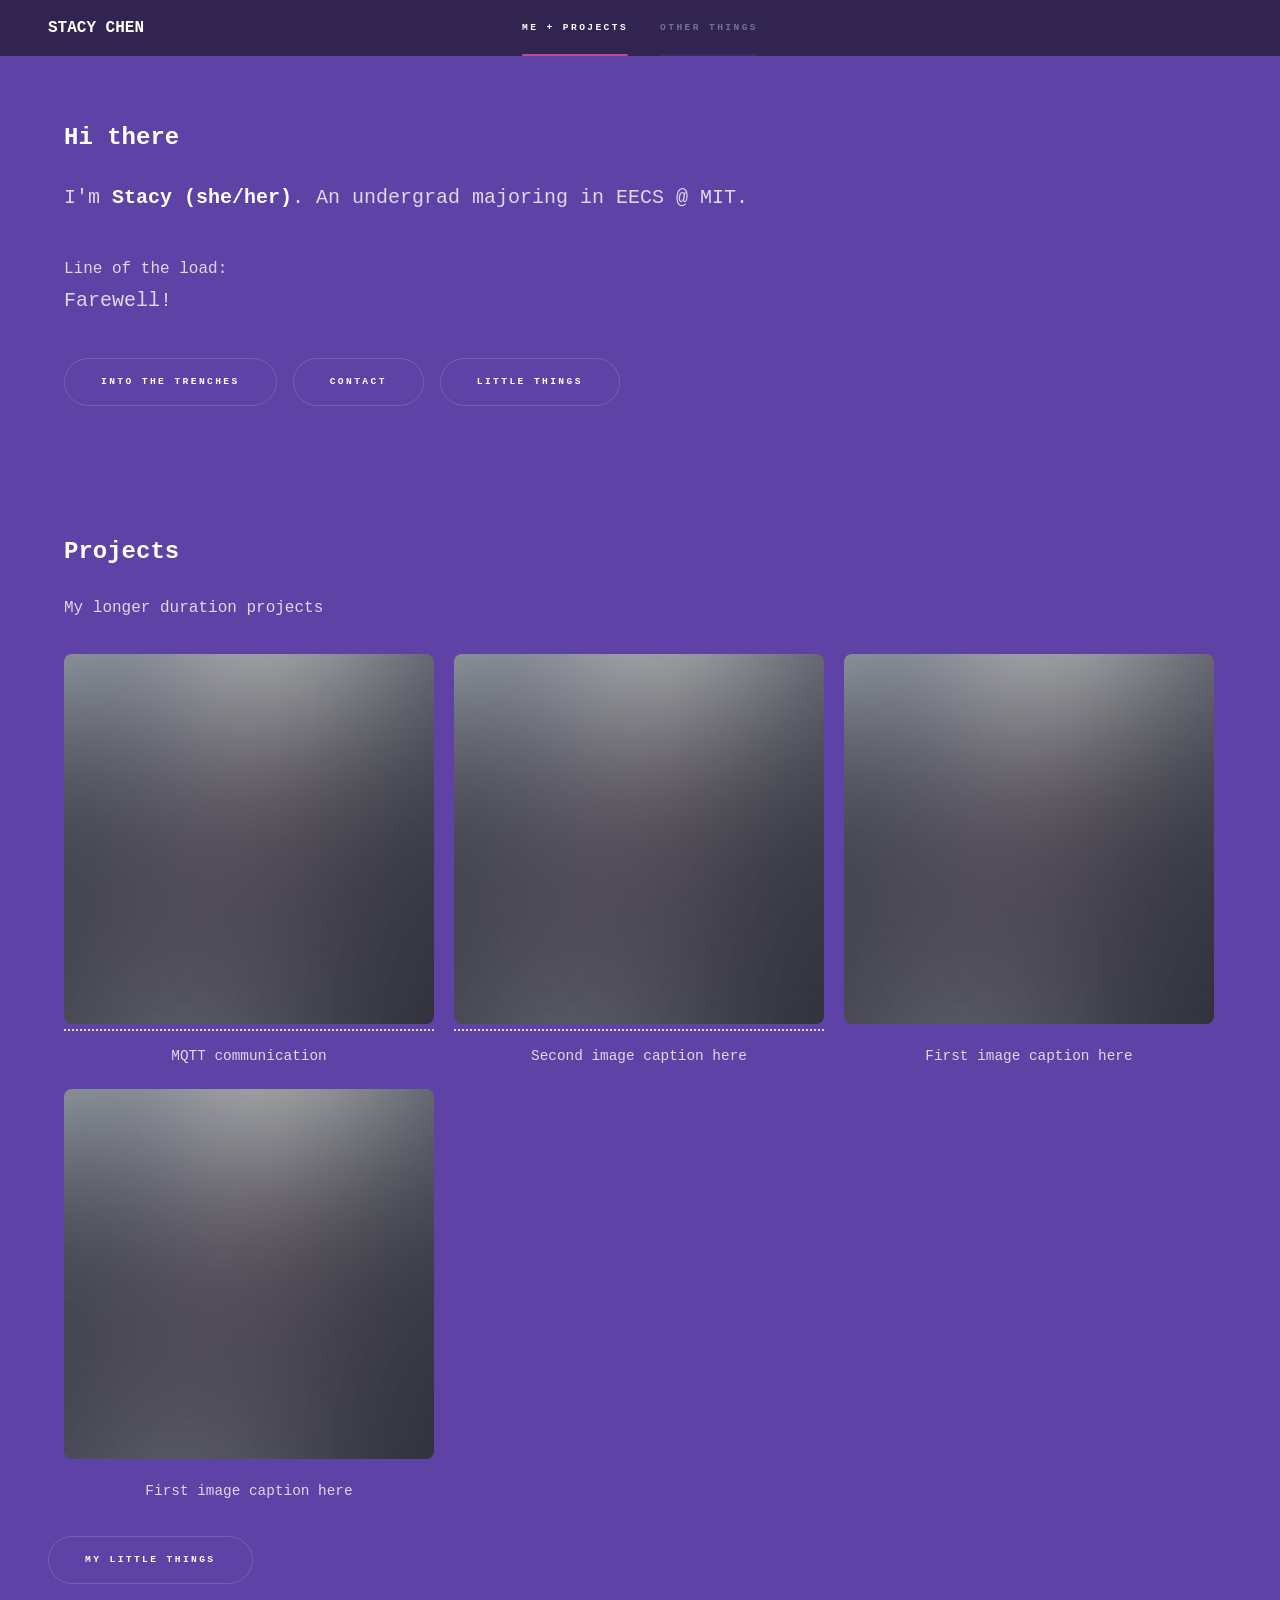
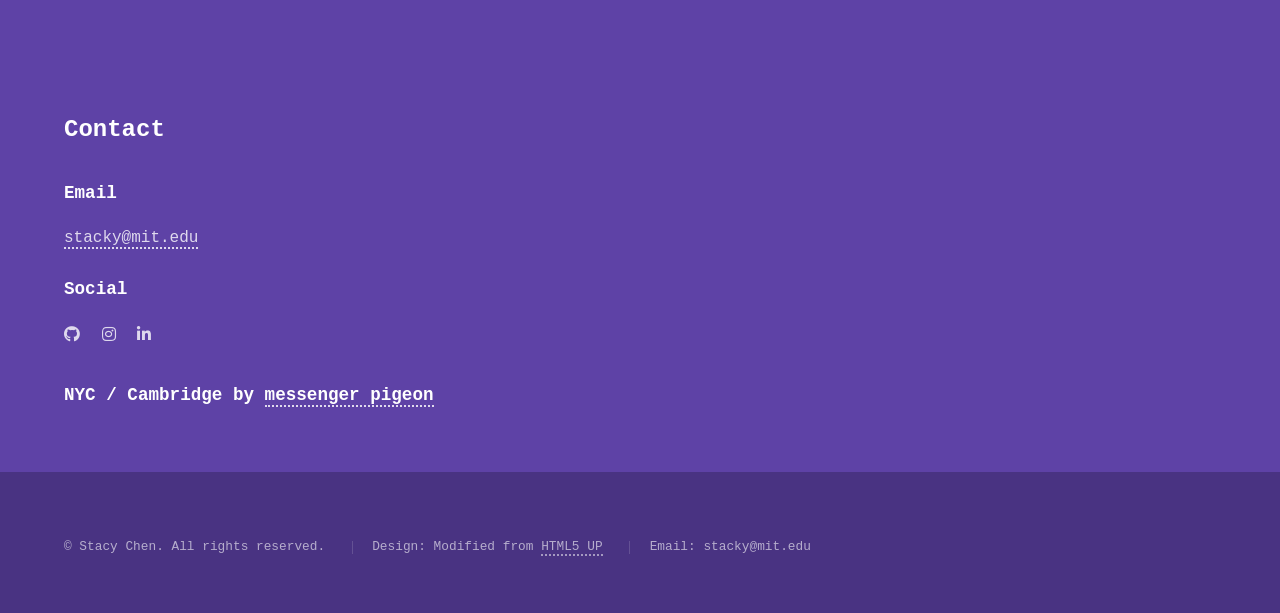
==== index.html @ 3cd96c9f "init of website" ====
<!DOCTYPE HTML>
<!--
	Hyperspace by HTML5 UP
	html5up.net | @ajlkn
	Free for personal and commercial use under the CCA 3.0 license (html5up.net/license)
-->
<html>
	<head>
		<title>Stacy Chen - Projects</title>
		<meta charset="utf-8" />
		<meta name="viewport" content="width=device-width, initial-scale=1, user-scalable=no" />
		<link rel="stylesheet" href="assets/css/main.css" />
		<noscript><link rel="stylesheet" href="assets/css/noscript.css" /></noscript>
	</head>
	<body class="is-preload">

		<!-- Sidebar -->
			<section id="sidebar">
				<div class="inner">
					<div class="logo">
					<b>STACY CHEN</b>
					</div>
					<nav>
						<ul>
							<li><a href="#intro">Me + Projects</a></li>
							<li><a href="hobbies.html">Other Things</a></li>
						</ul>
					</nav>
				</div>
			</section>

		<!-- Wrapper -->
			<div id="wrapper">

				<!-- Intro -->
					<section id="intro" class="wrapper spotlight style1 fade-up">
						<div class="inner">
							<h2>Hi there</h2>
							<p>I'm <b>Stacy (she/her)</b>. An undergrad majoring in EECS @ MIT. </p>
								<!--random fact generator-->
								<box>Line of the load:</box>
								<p id="randFacts"></p>
								 <script>
        							const randomFacts = [
            							"Birds are real.",
            							"Caw caw.",
           			 					"sqUACK.",
										"Birds are not real.",
										"Chirp chirp.",
										"straight up losing it",
										"Farewell!"
									];

									function showRandomText() {
										const randomIndex = Math.floor(Math.random() * randomFacts.length);
										const randomText = randomFacts[randomIndex];
										document.getElementById("randFacts").textContent = randomText;
									}
									
									window.onload = showRandomText;
								</script> 
							<ul class="actions">
								<li><a href="#one" class="button scrolly">into the trenches</a></li>
								<li><a href="#two" class="button scrolly">contact</a></li>
								<li><a href="hobbies.html" class="button scrolly">little things</a></li>
							</ul>
						</div>
					</section>

				<!-- One
					<section id="one" class="wrapper style2 spotlights">
						<section>
							<a href="#" class="image"><img src="images/pic01.jpg" alt="" data-position="center center" /></a>
							<div class="content">
								<div class="inner">
									<h2>Sed ipsum dolor</h2>
									<p>Phasellus convallis elit id ullamcorper pulvinar. Duis aliquam turpis mauris, eu ultricies erat malesuada quis. Aliquam dapibus.</p>
									<ul class="actions">
										<li><a href="generic.html" class="button">Learn more</a></li>
									</ul>
								</div>
							</div>
						</section>
						<section>
							<a href="#" class="image"><img src="images/pic02.jpg" alt="" data-position="top center" /></a>
							<div class="content">
								<div class="inner">
									<h2>Feugiat consequat</h2>
									<p>Phasellus convallis elit id ullamcorper pulvinar. Duis aliquam turpis mauris, eu ultricies erat malesuada quis. Aliquam dapibus.</p>
									<ul class="actions">
										<li><a href="generic.html" class="button">Learn more</a></li>
									</ul>
								</div>
							</div>
						</section>
						<section>
							<a href="#" class="image"><img src="images/pic03.jpg" alt="" data-position="25% 25%" /></a>
							<div class="content">
								<div class="inner">
									<h2>Ultricies aliquam</h2>
									<p>Phasellus convallis elit id ullamcorper pulvinar. Duis aliquam turpis mauris, eu ultricies erat malesuada quis. Aliquam dapibus.</p>
									<ul class="actions">
										<li><a href="generic.html" class="button">Learn more</a></li>
									</ul>
								</div>
							</div>
						</section>
					</section> -->

				<!-- One -->
				 <section id="one" class="wrapper style1 fade-up">
						<div class="inner">
							<div class = "box alt">
							<h2>Projects</h2>
							<p>My longer duration projects</p>
							<div class="image-row">
								<figure class="image-item lighten-image">
									<a href="lcd_msg.html"><img src="images/pic02.jpg" alt="lcd and wires"></a>
									<figcaption>MQTT communication</figcaption>
								</figure>
								<span class="image-item lighten-image">
									<a href="elements.html"><img src="images/pic02.jpg" alt=""></a>
									<figcaption>Second image caption here</figcaption>
								</span>
								<figure class="image-item lighten-image">
									<img src="images/pic02.jpg" alt="Description of first image">
									<figcaption>First image caption here</figcaption>
								</figure>
								<figure class="image-item lighten-image">
									<img src="images/pic02.jpg" alt="Description of first image">
									<figcaption>First image caption here</figcaption>
								</figure>
							<!-- <div class="row gtr-uniform">
											<div class="col-4"><span class="image fit lighten-image"><a href="elements.html"><img src="images/pic01.jpg" alt="" /></a></span></div>
											<div class="col-4"><span class="image fit lighten-image"><img src="images/pic02.jpg" alt="" /></span></div>
											<div class="col-4"><span class="image fit lighten-image"><img src="images/pic03.jpg" alt="" /></span></div>
											<div class="col-4"><span class="image fit lighten-image"><img src="images/pic03.jpg" alt="" /></span></div>
											<div class="col-4"><span class="image fit"><img src="images/pic01.jpg" alt="" /></span></div>
											<div class="col-4"><span class="image fit"><img src="images/pic02.jpg" alt="" /></span></div>
											<div class="col-4"><span class="image fit"><img src="images/pic02.jpg" alt="" /></span></div>
											<div class="col-4"><span class="image fit"><img src="images/pic03.jpg" alt="" /></span></div>
											<div class="col-4"><span class="image fit"><img src="images/pic01.jpg" alt="" /></span></div>
							</div> -->
						</div>
						</div>
						<ul class="actions">
							<a href="hobbies.html" class="button scrolly">My Little Things</a>
						</ul>
					</section>

				<!-- Two -->
					<section id="two" class="wrapper style1 fade-up">
						<div class="inner">
							<h2>Contact</h2>
							<p></p>
							<div class="style1">
								<section>
									<ul class="contact">
										<li>
											<h3>Email</h3>
											<a href="mailto:stacky@mit.edu">stacky@mit.edu</a>
										</li>
										<li>
											<h3>Social</h3>
											<ul class="icons">
												<li><a href="https://github.com/stacyc2449" class="icon brands fa-github"><span class="label">GitHub</span></a></li>
												<li><a href="" class="icon brands fa-instagram"><span class="label">Instagram</span></a></li>
												<li><a href="#" class="icon brands fa-linkedin-in"><span class="label">LinkedIn</span></a></li>
											</ul>
										</li>
										<li>
											<h3>NYC / Cambridge by <a href="https://www.wikihow.com/Train-a-Homing-Pigeon">messenger pigeon</a></h3>
										</li>
									</ul>
								</section>
							</div>
						</div>
					</section>

			</div>

		<!-- Footer -->
			<footer id="footer" class="wrapper style1-alt">
				<div class="inner">
					<ul class="menu">
						<li>&copy; Stacy Chen. All rights reserved.</li>
						<li>Design: Modified from <a href="http://html5up.net">HTML5 UP</a></li>
						<li>Email: stacky@mit.edu</li>
					</ul>
				</div>
			</footer>

		<!-- Scripts -->
			<script src="assets/js/jquery.min.js"></script>
			<script src="assets/js/jquery.scrollex.min.js"></script>
			<script src="assets/js/jquery.scrolly.min.js"></script>
			<script src="assets/js/browser.min.js"></script>
			<script src="assets/js/breakpoints.min.js"></script>
			<script src="assets/js/util.js"></script>
			<script src="assets/js/main.js"></script>

	</body>
</html>
---- assets/css/main.css ----
@import url(fontawesome-all.min.css);

/*
	Hyperspace by HTML5 UP
	html5up.net | @ajlkn
	Free for personal and commercial use under the CCA 3.0 license (html5up.net/license)
*/

html, body, div, span, applet, object,
iframe, h1, h2, h3, h4, h5, h6, p, blockquote,
pre, a, abbr, acronym, address, big, cite,
code, del, dfn, em, img, ins, kbd, q, s, samp,
small, strike, strong, sub, sup, tt, var, b,
u, i, center, dl, dt, dd, ol, ul, li, fieldset,
form, label, legend, table, caption, tbody,
tfoot, thead, tr, th, td, article, aside,
canvas, details, embed, figure, figcaption,
footer, header, hgroup, menu, nav, output, ruby,
section, summary, time, mark, audio, video {
	margin: 0;
	padding: 0;
	border: 0;
	font-size: 100%;
	font-family: "Consolas", monaco, monospace;
	vertical-align: baseline;}

	
article, aside, details, figcaption, figure,
footer, header, hgroup, menu, nav, section {
	display: block;}

body {
	line-height: 1;
}

ol, ul {
	list-style: none;
}

blockquote, q {
	quotes: none;
}

	blockquote:before, blockquote:after, q:before, q:after {
		content: '';
		content: none;
	}

table {
	border-collapse: collapse;
	border-spacing: 0;
}

body {
	-webkit-text-size-adjust: none;
}

mark {
	background-color: transparent;
	color: inherit;
}

input::-moz-focus-inner {
	border: 0;
	padding: 0;
}

input, select, textarea {
	-moz-appearance: none;
	-webkit-appearance: none;
	-ms-appearance: none;
	appearance: none;
}

/* Basic */

	@-ms-viewport {
		width: device-width;
	}

	body {
		-ms-overflow-style: scrollbar;
	}

	@media screen and (max-width: 480px) {

		html, body {
			min-width: 320px;
		}

	}

	html {
		box-sizing: border-box;
	}

	*, *:before, *:after {
		box-sizing: inherit;
	}

	body {
		background: #312450;
	}

		body.is-preload *, body.is-preload *:before, body.is-preload *:after {
			-moz-animation: none !important;
			-webkit-animation: none !important;
			-ms-animation: none !important;
			animation: none !important;
			-moz-transition: none !important;
			-webkit-transition: none !important;
			-ms-transition: none !important;
			transition: none !important;
		}

/* Type */

	body, input, select, textarea {
		color: rgba(255, 255, 255, 0.8);
		font-family: Arial, Helvetica, sans-serif;
		font-size: 16.5pt;
		font-weight: normal;
		line-height: 1.75;
	}

		@media screen and (max-width: 1680px) {

			body, input, select, textarea {
				font-size: 13pt;
			}

		}

		@media screen and (max-width: 1280px) {

			body, input, select, textarea {
				font-size: 12pt;
			}

		}

		@media screen and (max-width: 360px) {

			body, input, select, textarea {
				font-size: 11pt;
			}

		}

	a {
		-moz-transition: color 0.2s ease, border-bottom-color 0.2s ease;
		-webkit-transition: color 0.2s ease, border-bottom-color 0.2s ease;
		-ms-transition: color 0.2s ease, border-bottom-color 0.2s ease;
		transition: color 0.2s ease, border-bottom-color 0.2s ease;
		border-bottom: dotted 2px rgba(255, 255, 255, 0.8);
		color: inherit;
		text-decoration: none;
	}

		a:hover {
			border-bottom-color: transparent;
			color: #ffffff;
		}

	strong, b {
		color: #ffffff;
		font-weight: bold;
	}

	em, i {
		font-style: italic;
	}

	p {
		margin: 0 0 2em 0;
	}

	h1, h2, h3, h4, h5, h6 {
		color: #ffffff;
		font-weight: bold;
		line-height: 1.5;
		margin: 0 0 1em 0;
		
	}

		h1 a, h2 a, h3 a, h4 a, h5 a, h6 a {
			color: inherit;
			text-decoration: none;
		}

	h1 {
		font-size: 2.75em;
		margin-top: -3em;
	}

		h1.major {
			margin: 0 0 1.3em 0;
			position: relative;
			padding-bottom: 0.35em;
		}

			h1.major:after {
				background-image: -moz-linear-gradient(to right, #5e42a6, #b74e91);
				background-image: -webkit-linear-gradient(to right, #5e42a6, #b74e91);
				background-image: -ms-linear-gradient(to right, #5e42a6, #b74e91);
				background-image: linear-gradient(to right, #5e42a6, #b74e91);
				-moz-transition: max-width 0.2s ease;
				-webkit-transition: max-width 0.2s ease;
				-ms-transition: max-width 0.2s ease;
				transition: max-width 0.2s ease;
				border-radius: 0.2em;
				bottom: 0;
				content: '';
				height: 0.05em;
				position: absolute;
				right: 0;
				width: 100%;
			}

	h2 {
		font-size: 1.5em;
	}

	h3 {
		font-size: 1.1em;
	}

	h4 {
		font-size: 1em;
	}

	h5 {
		font-size: 0.8em;
	}

	h6 {
		font-size: 0.6em;
	}

	@media screen and (max-width: 736px) {

		h1 {
			font-size: 2em;
		}

		h2 {
			font-size: 1.25em;
		}

		h3 {
			font-size: 1em;
		}

		h4 {
			font-size: 0.8em;
		}

		h5 {
			font-size: 0.6em;
		}

		h6 {
			font-size: 0.6em;
		}

	}

	sub {
		font-size: 0.8em;
		position: relative;
		top: 0.5em;
	}

	sup {
		font-size: 0.8em;
		position: relative;
		top: -0.5em;
	}

	blockquote {
		border-left: solid 4px rgba(255, 255, 255, 0.15);
		font-style: italic;
		margin: 0 0 2em 0;
		padding: 0.5em 0 0.5em 2em;
	}

	code {
		background: rgba(255, 255, 255, 0.05);
		border-radius: 0.25em;
		border: solid 1px rgba(255, 255, 255, 0.15);
		font-family: "Courier New", monospace;
		font-size: 0.9em;
		margin: 0 0.25em;
		padding: 0.25em 0.65em;
	}

	pre {
		-webkit-overflow-scrolling: touch;
		font-family: "Courier New", monospace;
		font-size: 0.9em;
		margin: 0 0 2em 0;
	}

		pre code {
			display: block;
			line-height: 1.75em;
			padding: 1em 1.5em;
			overflow-x: auto;
		}

	hr {
		border: 0;
		border-bottom: solid 1px rgba(255, 255, 255, 0.15);
		margin: 2em 0;
	}

		hr.major {
			margin: 3em 0;
		}

	.align-left {
		text-align: left;
	}

	.align-center {
		text-align: center;
	}

	.align-right {
		text-align: right;
	}

.image-row {
  display: flex;
  flex-direction: row;
  justify-content: flex-start; /* Aligns left if there are fewer than 3 items */
  gap: 20px;
  flex-wrap: wrap; /* Allows 4th+ images to wrap to a new row */
}

.image-item {
  /* Calculates width for exactly 3 columns minus the gaps */
  flex: 0 1 calc(33.333% - 14px); 
  margin: 0;
  text-align: center;
  box-sizing: border-box;
}

.image-item img {
  width: 100%;
  height: auto;
  border-radius: 8px;
}

.image-item figcaption {
  margin-top: 10px;
  font-size: 0.9rem;
  color: rgba(255, 255, 255, 0.8);
}

.image-item.lighten-image {
  			/* Smooth transition animation */
			transition: filter 0.3s ease; 
		}

			.image-item.lighten-image:hover {
				/* 100% is normal. Values above 100% make it lighter */
				filter: brightness(130%); 
			}

/* Tablet view: 2 images per row */
@media (max-width: 900px) {
  .image-item {
    flex: 0 1 calc(50% - 10px);
  }
}

/* Mobile view: Stacks 1 image per row */
@media (max-width: 600px) {
  .image-item {
    flex: 0 1 100%;
  }
}


/* Row */

	/* .row {
		display: flex;
		flex-wrap: wrap;
		box-sizing: border-box;
		align-items: stretch;
	}

		.row > * {
			box-sizing: border-box;
		}

		.row.gtr-uniform > * > :last-child {
			margin-bottom: 0;
		}

		.row.aln-left {
			justify-content: flex-start;
		}

		.row.aln-center {
			justify-content: center;
		}

		.row.aln-right {
			justify-content: flex-end;
		}

		.row.aln-top {
			align-items: flex-start;
		}

		.row.aln-middle {
			align-items: center;
		}

		.row.aln-bottom {
			align-items: flex-end;
		}

		.row > .imp {
			order: -1;
		}

		.row > .col-1 {
			width: 8.33333%;
		}

		.row > .off-1 {
			margin-left: 8.33333%;
		}

		.row > .col-2 {
			width: 16.66667%;
		}

		.row > .off-2 {
			margin-left: 16.66667%;
		}

		.row > .col-3 {
			width: 25%;
		}

		.row > .off-3 {
			margin-left: 25%;
		}

		.row > .col-4 {
			width: 33.33333%;
		}

		.row > .off-4 {
			margin-left: 33.33333%;
		}

		.row > .col-5 {
			width: 41.66667%;
		}

		.row > .off-5 {
			margin-left: 41.66667%;
		}

		.row > .col-6 {
			width: 50%;
		}

		.row > .off-6 {
			margin-left: 50%;
		}

		.row > .col-7 {
			width: 58.33333%;
		}

		.row > .off-7 {
			margin-left: 58.33333%;
		}

		.row > .col-8 {
			width: 66.66667%;
		}

		.row > .off-8 {
			margin-left: 66.66667%;
		}

		.row > .col-9 {
			width: 75%;
		}

		.row > .off-9 {
			margin-left: 75%;
		}

		.row > .col-10 {
			width: 83.33333%;
		}

		.row > .off-10 {
			margin-left: 83.33333%;
		}

		.row > .col-11 {
			width: 91.66667%;
		}

		.row > .off-11 {
			margin-left: 91.66667%;
		}

		.row > .col-12 {
			width: 100%;
		}

		.row > .off-12 {
			margin-left: 100%;
		}

		.row.gtr-0 {
			margin-top: 0;
			margin-left: 0em;
		}

			.row.gtr-0 > * {
				padding: 0 0 0 0em;
			}

			.row.gtr-0.gtr-uniform {
				margin-top: 0em;
			}

				.row.gtr-0.gtr-uniform > * {
					padding-top: 0em;
				}

		.row.gtr-25 {
			margin-top: 0;
			margin-left: -0.375em;
		}

			.row.gtr-25 > * {
				padding: 0 0 0 0.375em;
			}

			.row.gtr-25.gtr-uniform {
				margin-top: -0.375em;
			}

				.row.gtr-25.gtr-uniform > * {
					padding-top: 0.375em;
				}

		.row.gtr-50 {
			margin-top: 0;
			margin-left: -0.75em;
		}

			.row.gtr-50 > * {
				padding: 0 0 0 0.75em;
			}

			.row.gtr-50.gtr-uniform {
				margin-top: -0.75em;
			}

				.row.gtr-50.gtr-uniform > * {
					padding-top: 0.75em;
				}

		.row {
			margin-top: 0;
			margin-left: -1.5em;
		}

			.row > * {
				padding: 0 0 0 1.5em;
			}

			.row.gtr-uniform {
				margin-top: -1.5em;
			}

				.row.gtr-uniform > * {
					padding-top: 1.5em;
				}

		.row.gtr-150 {
			margin-top: 0;
			margin-left: -2.25em;
		}

			.row.gtr-150 > * {
				padding: 0 0 0 2.25em;
			}

			.row.gtr-150.gtr-uniform {
				margin-top: -2.25em;
			}

				.row.gtr-150.gtr-uniform > * {
					padding-top: 2.25em;
				}

		.row.gtr-200 {
			margin-top: 0;
			margin-left: -3em;
		}

			.row.gtr-200 > * {
				padding: 0 0 0 3em;
			}

			.row.gtr-200.gtr-uniform {
				margin-top: -3em;
			}

				.row.gtr-200.gtr-uniform > * {
					padding-top: 3em;
				}

		@media screen and (max-width: 1680px) {

			.row {
				display: flex;
				flex-wrap: wrap;
				box-sizing: border-box;
				align-items: stretch;
			}

				.row > * {
					box-sizing: border-box;
				}

				.row.gtr-uniform > * > :last-child {
					margin-bottom: 0;
				}

				.row.aln-left {
					justify-content: flex-start;
				}

				.row.aln-center {
					justify-content: center;
				}

				.row.aln-right {
					justify-content: flex-end;
				}

				.row.aln-top {
					align-items: flex-start;
				}

				.row.aln-middle {
					align-items: center;
				}

				.row.aln-bottom {
					align-items: flex-end;
				}

				.row > .imp-xlarge {
					order: -1;
				}

				.row > .col-1-xlarge {
					width: 8.33333%;
				}

				.row > .off-1-xlarge {
					margin-left: 8.33333%;
				}

				.row > .col-2-xlarge {
					width: 16.66667%;
				}

				.row > .off-2-xlarge {
					margin-left: 16.66667%;
				}

				.row > .col-3-xlarge {
					width: 25%;
				}

				.row > .off-3-xlarge {
					margin-left: 25%;
				}

				.row > .col-4-xlarge {
					width: 33.33333%;
				}

				.row > .off-4-xlarge {
					margin-left: 33.33333%;
				}

				.row > .col-5-xlarge {
					width: 41.66667%;
				}

				.row > .off-5-xlarge {
					margin-left: 41.66667%;
				}

				.row > .col-6-xlarge {
					width: 50%;
				}

				.row > .off-6-xlarge {
					margin-left: 50%;
				}

				.row > .col-7-xlarge {
					width: 58.33333%;
				}

				.row > .off-7-xlarge {
					margin-left: 58.33333%;
				}

				.row > .col-8-xlarge {
					width: 66.66667%;
				}

				.row > .off-8-xlarge {
					margin-left: 66.66667%;
				}

				.row > .col-9-xlarge {
					width: 75%;
				}

				.row > .off-9-xlarge {
					margin-left: 75%;
				}

				.row > .col-10-xlarge {
					width: 83.33333%;
				}

				.row > .off-10-xlarge {
					margin-left: 83.33333%;
				}

				.row > .col-11-xlarge {
					width: 91.66667%;
				}

				.row > .off-11-xlarge {
					margin-left: 91.66667%;
				}

				.row > .col-12-xlarge {
					width: 100%;
				}

				.row > .off-12-xlarge {
					margin-left: 100%;
				}

				.row.gtr-0 {
					margin-top: 0;
					margin-left: 0em;
				}

					.row.gtr-0 > * {
						padding: 0 0 0 0em;
					}

					.row.gtr-0.gtr-uniform {
						margin-top: 0em;
					}

						.row.gtr-0.gtr-uniform > * {
							padding-top: 0em;
						}

				.row.gtr-25 {
					margin-top: 0;
					margin-left: -0.375em;
				}

					.row.gtr-25 > * {
						padding: 0 0 0 0.375em;
					}

					.row.gtr-25.gtr-uniform {
						margin-top: -0.375em;
					}

						.row.gtr-25.gtr-uniform > * {
							padding-top: 0.375em;
						}

				.row.gtr-50 {
					margin-top: 0;
					margin-left: -0.75em;
				}

					.row.gtr-50 > * {
						padding: 0 0 0 0.75em;
					}

					.row.gtr-50.gtr-uniform {
						margin-top: -0.75em;
					}

						.row.gtr-50.gtr-uniform > * {
							padding-top: 0.75em;
						}

				.row {
					margin-top: 0;
					margin-left: -1.5em;
				}

					.row > * {
						padding: 0 0 0 1.5em;
					}

					.row.gtr-uniform {
						margin-top: -1.5em;
					}

						.row.gtr-uniform > * {
							padding-top: 1.5em;
						}

				.row.gtr-150 {
					margin-top: 0;
					margin-left: -2.25em;
				}

					.row.gtr-150 > * {
						padding: 0 0 0 2.25em;
					}

					.row.gtr-150.gtr-uniform {
						margin-top: -2.25em;
					}

						.row.gtr-150.gtr-uniform > * {
							padding-top: 2.25em;
						}

				.row.gtr-200 {
					margin-top: 0;
					margin-left: -3em;
				}

					.row.gtr-200 > * {
						padding: 0 0 0 3em;
					}

					.row.gtr-200.gtr-uniform {
						margin-top: -3em;
					}

						.row.gtr-200.gtr-uniform > * {
							padding-top: 3em;
						}

		}

		@media screen and (max-width: 1280px) {

			.row {
				display: flex;
				flex-wrap: wrap;
				box-sizing: border-box;
				align-items: stretch;
			}

				.row > * {
					box-sizing: border-box;
				}

				.row.gtr-uniform > * > :last-child {
					margin-bottom: 0;
				}

				.row.aln-left {
					justify-content: flex-start;
				}

				.row.aln-center {
					justify-content: center;
				}

				.row.aln-right {
					justify-content: flex-end;
				}

				.row.aln-top {
					align-items: flex-start;
				}

				.row.aln-middle {
					align-items: center;
				}

				.row.aln-bottom {
					align-items: flex-end;
				}

				.row > .imp-large {
					order: -1;
				}

				.row > .col-1-large {
					width: 8.33333%;
				}

				.row > .off-1-large {
					margin-left: 8.33333%;
				}

				.row > .col-2-large {
					width: 16.66667%;
				}

				.row > .off-2-large {
					margin-left: 16.66667%;
				}

				.row > .col-3-large {
					width: 25%;
				}

				.row > .off-3-large {
					margin-left: 25%;
				}

				.row > .col-4-large {
					width: 33.33333%;
				}

				.row > .off-4-large {
					margin-left: 33.33333%;
				}

				.row > .col-5-large {
					width: 41.66667%;
				}

				.row > .off-5-large {
					margin-left: 41.66667%;
				}

				.row > .col-6-large {
					width: 50%;
				}

				.row > .off-6-large {
					margin-left: 50%;
				}

				.row > .col-7-large {
					width: 58.33333%;
				}

				.row > .off-7-large {
					margin-left: 58.33333%;
				}

				.row > .col-8-large {
					width: 66.66667%;
				}

				.row > .off-8-large {
					margin-left: 66.66667%;
				}

				.row > .col-9-large {
					width: 75%;
				}

				.row > .off-9-large {
					margin-left: 75%;
				}

				.row > .col-10-large {
					width: 83.33333%;
				}

				.row > .off-10-large {
					margin-left: 83.33333%;
				}

				.row > .col-11-large {
					width: 91.66667%;
				}

				.row > .off-11-large {
					margin-left: 91.66667%;
				}

				.row > .col-12-large {
					width: 100%;
				}

				.row > .off-12-large {
					margin-left: 100%;
				}

				.row.gtr-0 {
					margin-top: 0;
					margin-left: 0em;
				}

					.row.gtr-0 > * {
						padding: 0 0 0 0em;
					}

					.row.gtr-0.gtr-uniform {
						margin-top: 0em;
					}

						.row.gtr-0.gtr-uniform > * {
							padding-top: 0em;
						}

				.row.gtr-25 {
					margin-top: 0;
					margin-left: -0.375em;
				}

					.row.gtr-25 > * {
						padding: 0 0 0 0.375em;
					}

					.row.gtr-25.gtr-uniform {
						margin-top: -0.375em;
					}

						.row.gtr-25.gtr-uniform > * {
							padding-top: 0.375em;
						}

				.row.gtr-50 {
					margin-top: 0;
					margin-left: -0.75em;
				}

					.row.gtr-50 > * {
						padding: 0 0 0 0.75em;
					}

					.row.gtr-50.gtr-uniform {
						margin-top: -0.75em;
					}

						.row.gtr-50.gtr-uniform > * {
							padding-top: 0.75em;
						}

				.row {
					margin-top: 0;
					margin-left: -1.5em;
				}

					.row > * {
						padding: 0 0 0 1.5em;
					}

					.row.gtr-uniform {
						margin-top: -1.5em;
					}

						.row.gtr-uniform > * {
							padding-top: 1.5em;
						}

				.row.gtr-150 {
					margin-top: 0;
					margin-left: -2.25em;
				}

					.row.gtr-150 > * {
						padding: 0 0 0 2.25em;
					}

					.row.gtr-150.gtr-uniform {
						margin-top: -2.25em;
					}

						.row.gtr-150.gtr-uniform > * {
							padding-top: 2.25em;
						}

				.row.gtr-200 {
					margin-top: 0;
					margin-left: -3em;
				}

					.row.gtr-200 > * {
						padding: 0 0 0 3em;
					}

					.row.gtr-200.gtr-uniform {
						margin-top: -3em;
					}

						.row.gtr-200.gtr-uniform > * {
							padding-top: 3em;
						}

		}

		@media screen and (max-width: 980px) {

			.row {
				display: flex;
				flex-wrap: wrap;
				box-sizing: border-box;
				align-items: stretch;
			}

				.row > * {
					box-sizing: border-box;
				}

				.row.gtr-uniform > * > :last-child {
					margin-bottom: 0;
				}

				.row.aln-left {
					justify-content: flex-start;
				}

				.row.aln-center {
					justify-content: center;
				}

				.row.aln-right {
					justify-content: flex-end;
				}

				.row.aln-top {
					align-items: flex-start;
				}

				.row.aln-middle {
					align-items: center;
				}

				.row.aln-bottom {
					align-items: flex-end;
				}

				.row > .imp-medium {
					order: -1;
				}

				.row > .col-1-medium {
					width: 8.33333%;
				}

				.row > .off-1-medium {
					margin-left: 8.33333%;
				}

				.row > .col-2-medium {
					width: 16.66667%;
				}

				.row > .off-2-medium {
					margin-left: 16.66667%;
				}

				.row > .col-3-medium {
					width: 25%;
				}

				.row > .off-3-medium {
					margin-left: 25%;
				}

				.row > .col-4-medium {
					width: 33.33333%;
				}

				.row > .off-4-medium {
					margin-left: 33.33333%;
				}

				.row > .col-5-medium {
					width: 41.66667%;
				}

				.row > .off-5-medium {
					margin-left: 41.66667%;
				}

				.row > .col-6-medium {
					width: 50%;
				}

				.row > .off-6-medium {
					margin-left: 50%;
				}

				.row > .col-7-medium {
					width: 58.33333%;
				}

				.row > .off-7-medium {
					margin-left: 58.33333%;
				}

				.row > .col-8-medium {
					width: 66.66667%;
				}

				.row > .off-8-medium {
					margin-left: 66.66667%;
				}

				.row > .col-9-medium {
					width: 75%;
				}

				.row > .off-9-medium {
					margin-left: 75%;
				}

				.row > .col-10-medium {
					width: 83.33333%;
				}

				.row > .off-10-medium {
					margin-left: 83.33333%;
				}

				.row > .col-11-medium {
					width: 91.66667%;
				}

				.row > .off-11-medium {
					margin-left: 91.66667%;
				}

				.row > .col-12-medium {
					width: 100%;
				}

				.row > .off-12-medium {
					margin-left: 100%;
				}

				.row.gtr-0 {
					margin-top: 0;
					margin-left: 0em;
				}

					.row.gtr-0 > * {
						padding: 0 0 0 0em;
					}

					.row.gtr-0.gtr-uniform {
						margin-top: 0em;
					}

						.row.gtr-0.gtr-uniform > * {
							padding-top: 0em;
						}

				.row.gtr-25 {
					margin-top: 0;
					margin-left: -0.375em;
				}

					.row.gtr-25 > * {
						padding: 0 0 0 0.375em;
					}

					.row.gtr-25.gtr-uniform {
						margin-top: -0.375em;
					}

						.row.gtr-25.gtr-uniform > * {
							padding-top: 0.375em;
						}

				.row.gtr-50 {
					margin-top: 0;
					margin-left: -0.75em;
				}

					.row.gtr-50 > * {
						padding: 0 0 0 0.75em;
					}

					.row.gtr-50.gtr-uniform {
						margin-top: -0.75em;
					}

						.row.gtr-50.gtr-uniform > * {
							padding-top: 0.75em;
						}

				.row {
					margin-top: 0;
					margin-left: -1.5em;
				}

					.row > * {
						padding: 0 0 0 1.5em;
					}

					.row.gtr-uniform {
						margin-top: -1.5em;
					}

						.row.gtr-uniform > * {
							padding-top: 1.5em;
						}

				.row.gtr-150 {
					margin-top: 0;
					margin-left: -2.25em;
				}

					.row.gtr-150 > * {
						padding: 0 0 0 2.25em;
					}

					.row.gtr-150.gtr-uniform {
						margin-top: -2.25em;
					}

						.row.gtr-150.gtr-uniform > * {
							padding-top: 2.25em;
						}

				.row.gtr-200 {
					margin-top: 0;
					margin-left: -3em;
				}

					.row.gtr-200 > * {
						padding: 0 0 0 3em;
					}

					.row.gtr-200.gtr-uniform {
						margin-top: -3em;
					}

						.row.gtr-200.gtr-uniform > * {
							padding-top: 3em;
						}

		}

		@media screen and (max-width: 736px) {

			.row {
				display: flex;
				flex-wrap: wrap;
				box-sizing: border-box;
				align-items: stretch;
			}

				.row > * {
					box-sizing: border-box;
				}

				.row.gtr-uniform > * > :last-child {
					margin-bottom: 0;
				}

				.row.aln-left {
					justify-content: flex-start;
				}

				.row.aln-center {
					justify-content: center;
				}

				.row.aln-right {
					justify-content: flex-end;
				}

				.row.aln-top {
					align-items: flex-start;
				}

				.row.aln-middle {
					align-items: center;
				}

				.row.aln-bottom {
					align-items: flex-end;
				}

				.row > .imp-small {
					order: -1;
				}

				.row > .col-1-small {
					width: 8.33333%;
				}

				.row > .off-1-small {
					margin-left: 8.33333%;
				}

				.row > .col-2-small {
					width: 16.66667%;
				}

				.row > .off-2-small {
					margin-left: 16.66667%;
				}

				.row > .col-3-small {
					width: 25%;
				}

				.row > .off-3-small {
					margin-left: 25%;
				}

				.row > .col-4-small {
					width: 33.33333%;
				}

				.row > .off-4-small {
					margin-left: 33.33333%;
				}

				.row > .col-5-small {
					width: 41.66667%;
				}

				.row > .off-5-small {
					margin-left: 41.66667%;
				}

				.row > .col-6-small {
					width: 50%;
				}

				.row > .off-6-small {
					margin-left: 50%;
				}

				.row > .col-7-small {
					width: 58.33333%;
				}

				.row > .off-7-small {
					margin-left: 58.33333%;
				}

				.row > .col-8-small {
					width: 66.66667%;
				}

				.row > .off-8-small {
					margin-left: 66.66667%;
				}

				.row > .col-9-small {
					width: 75%;
				}

				.row > .off-9-small {
					margin-left: 75%;
				}

				.row > .col-10-small {
					width: 83.33333%;
				}

				.row > .off-10-small {
					margin-left: 83.33333%;
				}

				.row > .col-11-small {
					width: 91.66667%;
				}

				.row > .off-11-small {
					margin-left: 91.66667%;
				}

				.row > .col-12-small {
					width: 100%;
				}

				.row > .off-12-small {
					margin-left: 100%;
				}

				.row.gtr-0 {
					margin-top: 0;
					margin-left: 0em;
				}

					.row.gtr-0 > * {
						padding: 0 0 0 0em;
					}

					.row.gtr-0.gtr-uniform {
						margin-top: 0em;
					}

						.row.gtr-0.gtr-uniform > * {
							padding-top: 0em;
						}

				.row.gtr-25 {
					margin-top: 0;
					margin-left: -0.375em;
				}

					.row.gtr-25 > * {
						padding: 0 0 0 0.375em;
					}

					.row.gtr-25.gtr-uniform {
						margin-top: -0.375em;
					}

						.row.gtr-25.gtr-uniform > * {
							padding-top: 0.375em;
						}

				.row.gtr-50 {
					margin-top: 0;
					margin-left: -0.75em;
				}

					.row.gtr-50 > * {
						padding: 0 0 0 0.75em;
					}

					.row.gtr-50.gtr-uniform {
						margin-top: -0.75em;
					}

						.row.gtr-50.gtr-uniform > * {
							padding-top: 0.75em;
						}

				.row {
					margin-top: 0;
					margin-left: -1.5em;
				}

					.row > * {
						padding: 0 0 0 1.5em;
					}

					.row.gtr-uniform {
						margin-top: -1.5em;
					}

						.row.gtr-uniform > * {
							padding-top: 1.5em;
						}

				.row.gtr-150 {
					margin-top: 0;
					margin-left: -2.25em;
				}

					.row.gtr-150 > * {
						padding: 0 0 0 2.25em;
					}

					.row.gtr-150.gtr-uniform {
						margin-top: -2.25em;
					}

						.row.gtr-150.gtr-uniform > * {
							padding-top: 2.25em;
						}

				.row.gtr-200 {
					margin-top: 0;
					margin-left: -3em;
				}

					.row.gtr-200 > * {
						padding: 0 0 0 3em;
					}

					.row.gtr-200.gtr-uniform {
						margin-top: -3em;
					}

						.row.gtr-200.gtr-uniform > * {
							padding-top: 3em;
						}

		}

		@media screen and (max-width: 480px) {

			.row {
				display: flex;
				flex-wrap: wrap;
				box-sizing: border-box;
				align-items: stretch;
			}

				.row > * {
					box-sizing: border-box;
				}

				.row.gtr-uniform > * > :last-child {
					margin-bottom: 0;
				}

				.row.aln-left {
					justify-content: flex-start;
				}

				.row.aln-center {
					justify-content: center;
				}

				.row.aln-right {
					justify-content: flex-end;
				}

				.row.aln-top {
					align-items: flex-start;
				}

				.row.aln-middle {
					align-items: center;
				}

				.row.aln-bottom {
					align-items: flex-end;
				}

				.row > .imp-xsmall {
					order: -1;
				}

				.row > .col-1-xsmall {
					width: 8.33333%;
				}

				.row > .off-1-xsmall {
					margin-left: 8.33333%;
				}

				.row > .col-2-xsmall {
					width: 16.66667%;
				}

				.row > .off-2-xsmall {
					margin-left: 16.66667%;
				}

				.row > .col-3-xsmall {
					width: 25%;
				}

				.row > .off-3-xsmall {
					margin-left: 25%;
				}

				.row > .col-4-xsmall {
					width: 33.33333%;
				}

				.row > .off-4-xsmall {
					margin-left: 33.33333%;
				}

				.row > .col-5-xsmall {
					width: 41.66667%;
				}

				.row > .off-5-xsmall {
					margin-left: 41.66667%;
				}

				.row > .col-6-xsmall {
					width: 50%;
				}

				.row > .off-6-xsmall {
					margin-left: 50%;
				}

				.row > .col-7-xsmall {
					width: 58.33333%;
				}

				.row > .off-7-xsmall {
					margin-left: 58.33333%;
				}

				.row > .col-8-xsmall {
					width: 66.66667%;
				}

				.row > .off-8-xsmall {
					margin-left: 66.66667%;
				}

				.row > .col-9-xsmall {
					width: 75%;
				}

				.row > .off-9-xsmall {
					margin-left: 75%;
				}

				.row > .col-10-xsmall {
					width: 83.33333%;
				}

				.row > .off-10-xsmall {
					margin-left: 83.33333%;
				}

				.row > .col-11-xsmall {
					width: 91.66667%;
				}

				.row > .off-11-xsmall {
					margin-left: 91.66667%;
				}

				.row > .col-12-xsmall {
					width: 100%;
				}

				.row > .off-12-xsmall {
					margin-left: 100%;
				}

				.row.gtr-0 {
					margin-top: 0;
					margin-left: 0em;
				}

					.row.gtr-0 > * {
						padding: 0 0 0 0em;
					}

					.row.gtr-0.gtr-uniform {
						margin-top: 0em;
					}

						.row.gtr-0.gtr-uniform > * {
							padding-top: 0em;
						}

				.row.gtr-25 {
					margin-top: 0;
					margin-left: -0.375em;
				}

					.row.gtr-25 > * {
						padding: 0 0 0 0.375em;
					}

					.row.gtr-25.gtr-uniform {
						margin-top: -0.375em;
					}

						.row.gtr-25.gtr-uniform > * {
							padding-top: 0.375em;
						}

				.row.gtr-50 {
					margin-top: 0;
					margin-left: -0.75em;
				}

					.row.gtr-50 > * {
						padding: 0 0 0 0.75em;
					}

					.row.gtr-50.gtr-uniform {
						margin-top: -0.75em;
					}

						.row.gtr-50.gtr-uniform > * {
							padding-top: 0.75em;
						}

				.row {
					margin-top: 0;
					margin-left: -1.5em;
				}

					.row > * {
						padding: 0 0 0 1.5em;
					}

					.row.gtr-uniform {
						margin-top: -1.5em;
					}

						.row.gtr-uniform > * {
							padding-top: 1.5em;
						}

				.row.gtr-150 {
					margin-top: 0;
					margin-left: -2.25em;
				}

					.row.gtr-150 > * {
						padding: 0 0 0 2.25em;
					}

					.row.gtr-150.gtr-uniform {
						margin-top: -2.25em;
					}

						.row.gtr-150.gtr-uniform > * {
							padding-top: 2.25em;
						}

				.row.gtr-200 {
					margin-top: 0;
					margin-left: -3em;
				}

					.row.gtr-200 > * {
						padding: 0 0 0 3em;
					}

					.row.gtr-200.gtr-uniform {
						margin-top: -3em;
					}

						.row.gtr-200.gtr-uniform > * {
							padding-top: 3em;
						}

		} */

/* Box */

	.box {
		border-radius: 0.25em;
		border: solid 1px rgba(255, 255, 255, 0.15);
		margin-bottom: 2em;
		padding: 1.5em;
	}

		.box > :last-child,
		.box > :last-child > :last-child,
		.box > :last-child > :last-child > :last-child {
			margin-bottom: 0;
		}

		.box.alt {
			border: 0;
			border-radius: 0;
			padding: 0;
		}

/* Button */

	input[type="submit"],
	input[type="reset"],
	input[type="button"],
	button,
	.button {
		-moz-appearance: none;
		-webkit-appearance: none;
		-ms-appearance: none;
		appearance: none;
		-moz-transition: border-color 0.2s ease;
		-webkit-transition: border-color 0.2s ease;
		-ms-transition: border-color 0.2s ease;
		transition: border-color 0.2s ease;
		background-color: transparent;
		border: solid 1px !important;
		border-color: rgba(255, 255, 255, 0.15) !important;
		border-radius: 3em;
		color: #ffffff !important;
		cursor: pointer;
		display: inline-block;
		font-size: 0.6em;
		font-weight: bold;
		height: calc(4.75em + 2px);
		letter-spacing: 0.25em;
		line-height: 4.75em;
		outline: 0;
		padding: 0 3.75em;
		position: relative;
		text-align: center;
		text-decoration: none;
		text-transform: uppercase;
		white-space: nowrap;
	}

		input[type="submit"]:after,
		input[type="reset"]:after,
		input[type="button"]:after,
		button:after,
		.button:after {
			-moz-transform: scale(0.25);
			-webkit-transform: scale(0.25);
			-ms-transform: scale(0.25);
			transform: scale(0.25);
			pointer-events: none;
			-moz-transition: opacity 0.2s ease, -moz-transform 0.2s ease;
			-webkit-transition: opacity 0.2s ease, -webkit-transform 0.2s ease;
			-ms-transition: opacity 0.2s ease, -ms-transform 0.2s ease;
			transition: opacity 0.2s ease, transform 0.2s ease;
			background: #ffffff;
			border-radius: 3em;
			content: '';
			height: 100%;
			left: 0;
			opacity: 0;
			position: absolute;
			top: 0;
			width: 100%;
		}

		input[type="submit"].icon:before,
		input[type="reset"].icon:before,
		input[type="button"].icon:before,
		button.icon:before,
		.button.icon:before {
			margin-right: 0.75em;
		}

		input[type="submit"].fit,
		input[type="reset"].fit,
		input[type="button"].fit,
		button.fit,
		.button.fit {
			width: 100%;
		}

		input[type="submit"].small,
		input[type="reset"].small,
		input[type="button"].small,
		button.small,
		.button.small {
			font-size: 0.4em;
		}

		input[type="submit"].large,
		input[type="reset"].large,
		input[type="button"].large,
		button.large,
		.button.large {
			font-size: 0.8em;
		}

		input[type="submit"].primary,
		input[type="reset"].primary,
		input[type="button"].primary,
		button.primary,
		.button.primary {
			background-color: #ffffff;
			color: #312450 !important;
		}

			input[type="submit"].primary:after,
			input[type="reset"].primary:after,
			input[type="button"].primary:after,
			button.primary:after,
			.button.primary:after {
				display: none;
			}

		input[type="submit"].disabled, input[type="submit"]:disabled,
		input[type="reset"].disabled,
		input[type="reset"]:disabled,
		input[type="button"].disabled,
		input[type="button"]:disabled,
		button.disabled,
		button:disabled,
		.button.disabled,
		.button:disabled {
			cursor: default;
			opacity: 0.5;
			pointer-events: none;
		}

		input[type="submit"]:hover,
		input[type="reset"]:hover,
		input[type="button"]:hover,
		button:hover,
		.button:hover {
			border-color: rgba(255, 255, 255, 0.55) !important;
		}

			input[type="submit"]:hover:after,
			input[type="reset"]:hover:after,
			input[type="button"]:hover:after,
			button:hover:after,
			.button:hover:after {
				opacity: 0.05;
				-moz-transform: scale(1);
				-webkit-transform: scale(1);
				-ms-transform: scale(1);
				transform: scale(1);
			}

			input[type="submit"]:hover:active,
			input[type="reset"]:hover:active,
			input[type="button"]:hover:active,
			button:hover:active,
			.button:hover:active {
				border-color: #ffffff !important;
			}

				input[type="submit"]:hover:active:after,
				input[type="reset"]:hover:active:after,
				input[type="button"]:hover:active:after,
				button:hover:active:after,
				.button:hover:active:after {
					opacity: 0.1;
				}

/* Features */

	.features {
		display: -moz-flex;
		display: -webkit-flex;
		display: -ms-flex;
		display: flex;
		-moz-flex-wrap: wrap;
		-webkit-flex-wrap: wrap;
		-ms-flex-wrap: wrap;
		flex-wrap: wrap;
		border-radius: 0.25em;
		border: solid 1px rgba(255, 255, 255, 0.15);
		background: rgba(255, 255, 255, 0.05);
		margin: 0 0 2em 0;
	}

		.features section {
			padding: 3.5em 3em 1em 7em ;
			width: 50%;
			border-top: solid 1px rgba(255, 255, 255, 0.15);
			position: relative;
		}

			.features section:nth-child(-n + 2) {
				border-top-width: 0;
			}

			.features section:nth-child(2n) {
				border-left: solid 1px rgba(255, 255, 255, 0.15);
			}

			.features section .icon {
				-moz-transition: opacity 0.5s ease, -moz-transform 0.5s ease;
				-webkit-transition: opacity 0.5s ease, -webkit-transform 0.5s ease;
				-ms-transition: opacity 0.5s ease, -ms-transform 0.5s ease;
				transition: opacity 0.5s ease, transform 0.5s ease;
				-moz-transition-delay: 1s;
				-webkit-transition-delay: 1s;
				-ms-transition-delay: 1s;
				transition-delay: 1s;
				-moz-transform: scale(1);
				-webkit-transform: scale(1);
				-ms-transform: scale(1);
				transform: scale(1);
				position: absolute;
				left: 3em;
				top: 3em;
				opacity: 1;
			}

			.features section:nth-child(1) .icon {
				-moz-transition-delay: 0.15s;
				-webkit-transition-delay: 0.15s;
				-ms-transition-delay: 0.15s;
				transition-delay: 0.15s;
			}

			.features section:nth-child(2) .icon {
				-moz-transition-delay: 0.3s;
				-webkit-transition-delay: 0.3s;
				-ms-transition-delay: 0.3s;
				transition-delay: 0.3s;
			}

			.features section:nth-child(3) .icon {
				-moz-transition-delay: 0.45s;
				-webkit-transition-delay: 0.45s;
				-ms-transition-delay: 0.45s;
				transition-delay: 0.45s;
			}

			.features section:nth-child(4) .icon {
				-moz-transition-delay: 0.6s;
				-webkit-transition-delay: 0.6s;
				-ms-transition-delay: 0.6s;
				transition-delay: 0.6s;
			}

			.features section:nth-child(5) .icon {
				-moz-transition-delay: 0.75s;
				-webkit-transition-delay: 0.75s;
				-ms-transition-delay: 0.75s;
				transition-delay: 0.75s;
			}

			.features section:nth-child(6) .icon {
				-moz-transition-delay: 0.9s;
				-webkit-transition-delay: 0.9s;
				-ms-transition-delay: 0.9s;
				transition-delay: 0.9s;
			}

			.features section:nth-child(7) .icon {
				-moz-transition-delay: 1.05s;
				-webkit-transition-delay: 1.05s;
				-ms-transition-delay: 1.05s;
				transition-delay: 1.05s;
			}

			.features section:nth-child(8) .icon {
				-moz-transition-delay: 1.2s;
				-webkit-transition-delay: 1.2s;
				-ms-transition-delay: 1.2s;
				transition-delay: 1.2s;
			}

			.features section:nth-child(9) .icon {
				-moz-transition-delay: 1.35s;
				-webkit-transition-delay: 1.35s;
				-ms-transition-delay: 1.35s;
				transition-delay: 1.35s;
			}

			.features section:nth-child(10) .icon {
				-moz-transition-delay: 1.5s;
				-webkit-transition-delay: 1.5s;
				-ms-transition-delay: 1.5s;
				transition-delay: 1.5s;
			}

			.features section:nth-child(11) .icon {
				-moz-transition-delay: 1.65s;
				-webkit-transition-delay: 1.65s;
				-ms-transition-delay: 1.65s;
				transition-delay: 1.65s;
			}

			.features section:nth-child(12) .icon {
				-moz-transition-delay: 1.8s;
				-webkit-transition-delay: 1.8s;
				-ms-transition-delay: 1.8s;
				transition-delay: 1.8s;
			}

			.features section:nth-child(13) .icon {
				-moz-transition-delay: 1.95s;
				-webkit-transition-delay: 1.95s;
				-ms-transition-delay: 1.95s;
				transition-delay: 1.95s;
			}

			.features section:nth-child(14) .icon {
				-moz-transition-delay: 2.1s;
				-webkit-transition-delay: 2.1s;
				-ms-transition-delay: 2.1s;
				transition-delay: 2.1s;
			}

			.features section:nth-child(15) .icon {
				-moz-transition-delay: 2.25s;
				-webkit-transition-delay: 2.25s;
				-ms-transition-delay: 2.25s;
				transition-delay: 2.25s;
			}

			.features section:nth-child(16) .icon {
				-moz-transition-delay: 2.4s;
				-webkit-transition-delay: 2.4s;
				-ms-transition-delay: 2.4s;
				transition-delay: 2.4s;
			}

			.features section:nth-child(17) .icon {
				-moz-transition-delay: 2.55s;
				-webkit-transition-delay: 2.55s;
				-ms-transition-delay: 2.55s;
				transition-delay: 2.55s;
			}

			.features section:nth-child(18) .icon {
				-moz-transition-delay: 2.7s;
				-webkit-transition-delay: 2.7s;
				-ms-transition-delay: 2.7s;
				transition-delay: 2.7s;
			}

			.features section:nth-child(19) .icon {
				-moz-transition-delay: 2.85s;
				-webkit-transition-delay: 2.85s;
				-ms-transition-delay: 2.85s;
				transition-delay: 2.85s;
			}

			.features section:nth-child(20) .icon {
				-moz-transition-delay: 3s;
				-webkit-transition-delay: 3s;
				-ms-transition-delay: 3s;
				transition-delay: 3s;
			}

		.features.inactive section .icon {
			-moz-transform: scale(0.5);
			-webkit-transform: scale(0.5);
			-ms-transform: scale(0.5);
			transform: scale(0.5);
			opacity: 0;
		}

		@media screen and (max-width: 980px) {

			.features {
				display: block;
			}

				.features section {
					border-top-width: 1px !important;
					border-left-width: 0 !important;
					width: 100%;
				}

					.features section:first-child {
						border-top-width: 0 !important;
					}

		}

		@media screen and (max-width: 736px) {

			.features section {
				padding: 2.5em 1.5em 0.1em 5.5em ;
			}

				.features section .icon {
					left: 1.5em;
					top: 2em;
				}

		}

		@media screen and (max-width: 480px) {

			.features section {
				padding: 2em 1.5em 0.1em 1.5em ;
			}

				.features section .icon {
					left: 0;
					position: relative;
					top: 0;
				}

		}

/* Form */

	form {
		margin: 0 0 2em 0;
	}

		form > :last-child {
			margin-bottom: 0;
		}

		form > .fields {
			display: -moz-flex;
			display: -webkit-flex;
			display: -ms-flex;
			display: flex;
			-moz-flex-wrap: wrap;
			-webkit-flex-wrap: wrap;
			-ms-flex-wrap: wrap;
			flex-wrap: wrap;
			width: calc(100% + 3em);
			margin: -1.5em 0 2em -1.5em;
		}

			form > .fields > .field {
				-moz-flex-grow: 0;
				-webkit-flex-grow: 0;
				-ms-flex-grow: 0;
				flex-grow: 0;
				-moz-flex-shrink: 0;
				-webkit-flex-shrink: 0;
				-ms-flex-shrink: 0;
				flex-shrink: 0;
				padding: 1.5em 0 0 1.5em;
				width: calc(100% - 1.5em);
			}

				form > .fields > .field.half {
					width: calc(50% - 0.75em);
				}

				form > .fields > .field.third {
					width: calc(100%/3 - 0.5em);
				}

				form > .fields > .field.quarter {
					width: calc(25% - 0.375em);
				}

		@media screen and (max-width: 480px) {

			form > .fields {
				width: calc(100% + 3em);
				margin: -1.5em 0 2em -1.5em;
			}

				form > .fields > .field {
					padding: 1.5em 0 0 1.5em;
					width: calc(100% - 1.5em);
				}

					form > .fields > .field.half {
						width: calc(100% - 1.5em);
					}

					form > .fields > .field.third {
						width: calc(100% - 1.5em);
					}

					form > .fields > .field.quarter {
						width: calc(100% - 1.5em);
					}

		}

	label {
		color: #ffffff;
		font-weight: bold;
		line-height: 1.5;
		margin: 0 0 0.7em 0;
		display: block;
		font-size: 1.1em;
	}

	input[type="text"],
	input[type="password"],
	input[type="email"],
	input[type="tel"],
	select,
	textarea {
		-moz-appearance: none;
		-webkit-appearance: none;
		-ms-appearance: none;
		appearance: none;
		background: rgba(255, 255, 255, 0.05);
		border-radius: 0.25em;
		border: none;
		border: solid 1px rgba(255, 255, 255, 0.15);
		color: inherit;
		display: block;
		outline: 0;
		padding: 0 1em;
		text-decoration: none;
		width: 100%;
	}

		input[type="text"]:invalid,
		input[type="password"]:invalid,
		input[type="email"]:invalid,
		input[type="tel"]:invalid,
		select:invalid,
		textarea:invalid {
			box-shadow: none;
		}

		input[type="text"]:focus,
		input[type="password"]:focus,
		input[type="email"]:focus,
		input[type="tel"]:focus,
		select:focus,
		textarea:focus {
			border-color: #ffffff;
			box-shadow: 0 0 0 1px #ffffff;
		}

	select {
		background-image: url("data:image/svg+xml;charset=utf8,%3Csvg xmlns='http://www.w3.org/2000/svg' width='40' height='40' preserveAspectRatio='none' viewBox='0 0 40 40'%3E%3Cpath d='M9.4,12.3l10.4,10.4l10.4-10.4c0.2-0.2,0.5-0.4,0.9-0.4c0.3,0,0.6,0.1,0.9,0.4l3.3,3.3c0.2,0.2,0.4,0.5,0.4,0.9 c0,0.4-0.1,0.6-0.4,0.9L20.7,31.9c-0.2,0.2-0.5,0.4-0.9,0.4c-0.3,0-0.6-0.1-0.9-0.4L4.3,17.3c-0.2-0.2-0.4-0.5-0.4-0.9 c0-0.4,0.1-0.6,0.4-0.9l3.3-3.3c0.2-0.2,0.5-0.4,0.9-0.4S9.1,12.1,9.4,12.3z' fill='rgba(255, 255, 255, 0.15)' /%3E%3C/svg%3E");
		background-size: 1.25rem;
		background-repeat: no-repeat;
		background-position: calc(100% - 1rem) center;
		height: 2.75em;
		padding-right: 2.75em;
		text-overflow: ellipsis;
	}

		select option {
			color: #ffffff;
			background: #312450;
		}

		select:focus::-ms-value {
			background-color: transparent;
		}

		select::-ms-expand {
			display: none;
		}

	input[type="text"],
	input[type="password"],
	input[type="email"],
	select {
		height: 2.75em;
	}

	textarea {
		padding: 0.75em 1em;
	}

		body.is-ie textarea {
			min-height: 10em;
		}

	input[type="checkbox"],
	input[type="radio"] {
		-moz-appearance: none;
		-webkit-appearance: none;
		-ms-appearance: none;
		appearance: none;
		display: block;
		float: left;
		margin-right: -2em;
		opacity: 0;
		width: 1em;
		z-index: -1;
	}

		input[type="checkbox"] + label,
		input[type="radio"] + label {
			text-decoration: none;
			color: rgba(255, 255, 255, 0.55);
			cursor: pointer;
			display: inline-block;
			font-size: 1em;
			font-weight: normal;
			padding-left: 2.4em;
			padding-right: 0.75em;
			position: relative;
		}

			input[type="checkbox"] + label:before,
			input[type="radio"] + label:before {
				-moz-osx-font-smoothing: grayscale;
				-webkit-font-smoothing: antialiased;
				display: inline-block;
				font-style: normal;
				font-variant: normal;
				text-rendering: auto;
				line-height: 1;
				text-transform: none !important;
				font-family: 'Font Awesome 5 Free';
				font-weight: 900;
			}

			input[type="checkbox"] + label:before,
			input[type="radio"] + label:before {
				background: rgba(255, 255, 255, 0.05);
				border-radius: 0.25em;
				border: solid 1px rgba(255, 255, 255, 0.15);
				content: '';
				display: inline-block;
				font-size: 0.8em;
				height: 2.0625em;
				left: 0;
				line-height: 2.0625em;
				position: absolute;
				text-align: center;
				top: 0;
				width: 2.0625em;
			}

		input[type="checkbox"]:checked + label:before,
		input[type="radio"]:checked + label:before {
			background: #ffffff;
			border-color: #ffffff;
			color: #b74e91;
			content: '\f00c';
		}

		input[type="checkbox"]:focus + label:before,
		input[type="radio"]:focus + label:before {
			border-color: #ffffff;
			box-shadow: 0 0 0 1px #ffffff;
		}

	input[type="checkbox"] + label:before {
		border-radius: 0.25em;
	}

	input[type="radio"] + label:before {
		border-radius: 100%;
	}

	::-webkit-input-placeholder {
		color: rgba(255, 255, 255, 0.35) !important;
		opacity: 1.0;
	}

	:-moz-placeholder {
		color: rgba(255, 255, 255, 0.35) !important;
		opacity: 1.0;
	}

	::-moz-placeholder {
		color: rgba(255, 255, 255, 0.35) !important;
		opacity: 1.0;
	}

	:-ms-input-placeholder {
		color: rgba(255, 255, 255, 0.35) !important;
		opacity: 1.0;
	}

/* Icon */

	.icon {
		text-decoration: none;
		border-bottom: none;
		position: relative;
	}

		.icon:before {
			-moz-osx-font-smoothing: grayscale;
			-webkit-font-smoothing: antialiased;
			display: inline-block;
			font-style: normal;
			font-variant: normal;
			text-rendering: auto;
			line-height: 1;
			text-transform: none !important;
			font-family: 'Font Awesome 5 Free';
			font-weight: 400;
		}

		.icon > .label {
			display: none;
		}

		.icon:before {
			line-height: inherit;
		}

		.icon.solid:before {
			font-weight: 900;
		}

		.icon.brands:before {
			font-family: 'Font Awesome 5 Brands';
		}

		.icon.major {
			width: 2.5em;
			height: 2.5em;
			display: block;
			background: #ffffff;
			border-radius: 100%;
			color: #312450;
			text-align: center;
			line-height: 2.5em;
			margin: 0 0 1.3em 0;
		}

			.icon.major:before {
				font-size: 1.25em;
			}

				.wrapper.style1 .icon.major:before {
					color: #5e42a6;
				}

				.wrapper.style1-alt .icon.major:before {
					color: #493382;
				}

				.wrapper.style2 .icon.major:before {
					color: #5052b5;
				}

				.wrapper.style2-alt .icon.major:before {
					color: #3e4094;
				}

				.wrapper.style3 .icon.major:before {
					color: #b74e91;
				}

				.wrapper.style3-alt .icon.major:before {
					color: #953d75;
				}

.container {
    display: flex;
    align-items: center; /* vertically aligns text with image */
    gap: 2rem;
}

.container img {
    width: 30em;
    height: 30em;
    object-fit: cover; /* keeps image filling the square */
    flex-shrink: 0;
	margin: 0 0 0 3em;
	border-radius: 0.25em;
}

.container .text {
    flex: 1;
}

/* Image */

	.image {
		border-radius: 0.25em;
		border: 0;
		display: inline-block;
		position: relative;
	}

		.image img {
			border-radius: 0.25em;
			display: block;
		}

		.image.left, .image.right {
			max-width: 40%;
		}

			.image.left img, .image.right img {
				width: 170%;
			}

		.image.left {
			float: left;
			margin: 0 6em 1em 0;
			gap: 2em;
			top: 0.25em;
		}

		.image.right {
			float: right;
			margin: 0 3em 5em 1.5em;
			top: 0.25em;
		}

		.image.fit {
			display: block;
			margin: 0 0 2em 0;
			width: 100%;
		}

			.image.fit img {
				width: 100%;
			}

		.image.main {
			display: block;
			margin: 0 0 3em 0;
			width: 100%;
		}

			.image.main img {
				width: 100%;
			}
		.image.lighten-image {
  			/* Smooth transition animation */
			transition: filter 0.3s ease; 
		}

			.image.lighten-image:hover {
				/* 100% is normal. Values above 100% make it lighter */
				filter: brightness(130%); 
			}

/* List */

	ol {
		list-style: decimal;
		margin: 0 0 2em 0;
		padding-left: 1.25em;
	}

		ol li {
			padding-left: 0.25em;
		}

	ul {
		list-style: disc;
		margin: 0 0 2em 0;
		padding-left: 1em;
	}

		ul li {
			padding-left: 0.5em;
		}

		ul.alt {
			list-style: none;
			padding-left: 0;
		}

			ul.alt li {
				border-top: solid 1px rgba(255, 255, 255, 0.15);
				padding: 0.5em 0;
			}

				ul.alt li:first-child {
					border-top: 0;
					padding-top: 0;
				}

	dl {
		margin: 0 0 2em 0;
	}

		dl dt {
			display: block;
			font-weight: bold;
			margin: 0 0 1em 0;
		}

		dl dd {
			margin-left: 2em;
		}

/* Actions */

	ul.actions {
		display: -moz-flex;
		display: -webkit-flex;
		display: -ms-flex;
		display: flex;
		cursor: default;
		list-style: none;
		margin-left: -1em;
		padding-left: 0;
	}

		ul.actions li {
			padding: 0 0 0 1em;
			vertical-align: middle;
		}

		ul.actions.special {
			-moz-justify-content: center;
			-webkit-justify-content: center;
			-ms-justify-content: center;
			justify-content: center;
			width: 100%;
			margin-left: 0;
		}

			ul.actions.special li:first-child {
				padding-left: 0;
			}

		ul.actions.stacked {
			-moz-flex-direction: column;
			-webkit-flex-direction: column;
			-ms-flex-direction: column;
			flex-direction: column;
			margin-left: 0;
		}

			ul.actions.stacked li {
				padding: 1.3em 0 0 0;
			}

				ul.actions.stacked li:first-child {
					padding-top: 0;
				}

		ul.actions.fit {
			width: calc(100% + 1em);
		}

			ul.actions.fit li {
				-moz-flex-grow: 1;
				-webkit-flex-grow: 1;
				-ms-flex-grow: 1;
				flex-grow: 1;
				-moz-flex-shrink: 1;
				-webkit-flex-shrink: 1;
				-ms-flex-shrink: 1;
				flex-shrink: 1;
				width: 100%;
			}

				ul.actions.fit li > * {
					width: 100%;
				}

			ul.actions.fit.stacked {
				width: 100%;
			}

		@media screen and (max-width: 480px) {

			ul.actions:not(.fixed) {
				-moz-flex-direction: column;
				-webkit-flex-direction: column;
				-ms-flex-direction: column;
				flex-direction: column;
				margin-left: 0;
				width: 100% !important;
			}

				ul.actions:not(.fixed) li {
					-moz-flex-grow: 1;
					-webkit-flex-grow: 1;
					-ms-flex-grow: 1;
					flex-grow: 1;
					-moz-flex-shrink: 1;
					-webkit-flex-shrink: 1;
					-ms-flex-shrink: 1;
					flex-shrink: 1;
					padding: 1em 0 0 0;
					text-align: center;
					width: 100%;
				}

					ul.actions:not(.fixed) li > * {
						width: 100%;
					}

					ul.actions:not(.fixed) li:first-child {
						padding-top: 0;
					}

					ul.actions:not(.fixed) li input[type="submit"],
					ul.actions:not(.fixed) li input[type="reset"],
					ul.actions:not(.fixed) li input[type="button"],
					ul.actions:not(.fixed) li button,
					ul.actions:not(.fixed) li .button {
						width: 100%;
					}

						ul.actions:not(.fixed) li input[type="submit"].icon:before,
						ul.actions:not(.fixed) li input[type="reset"].icon:before,
						ul.actions:not(.fixed) li input[type="button"].icon:before,
						ul.actions:not(.fixed) li button.icon:before,
						ul.actions:not(.fixed) li .button.icon:before {
							margin-left: -0.5rem;
						}

		}

/* Contact */

	ul.contact {
		list-style: none;
		padding: 0;
	}

		ul.contact > li {
			padding: 0;
			margin: 1.5em 0 0 0;
		}

			ul.contact > li:first-child {
				margin-top: 0;
			}

/* Icons */

	ul.icons {
		cursor: default;
		list-style: none;
		padding-left: 0;
	}

		ul.icons li {
			display: inline-block;
			padding: 0 0.75em 0 0;
		}

			ul.icons li:last-child {
				padding-right: 0;
			}

			ul.icons li > a, ul.icons li > span {
				border: 0;
			}

				ul.icons li > a .label, ul.icons li > span .label {
					display: none;
				}

/* Menu */

	ul.menu {
		list-style: none;
		padding: 0;
	}

		ul.menu > li {
			border-left: solid 1px rgba(255, 255, 255, 0.15);
			display: inline-block;
			line-height: 1;
			margin-left: 1.5em;
			padding: 0 0 0 1.5em;
		}

			ul.menu > li:first-child {
				border-left: 0;
				margin: 0;
				padding-left: 0;
			}

		@media screen and (max-width: 480px) {

			ul.menu > li {
				border-left: 0;
				display: block;
				line-height: inherit;
				margin: 0.5em 0 0 0;
				padding-left: 0;
			}

		}

/* Section/Article */

	section.special, article.special {
		text-align: center;
	}

	header p {
		color: rgba(255, 255, 255, 0.35);
		position: relative;
		margin: 0 0 1.5em 0;
	}

	header h2 + p {
		font-size: 1.25em;
		margin-top: -1em;
		line-height: 1.5em;
	}

	header h3 + p {
		font-size: 1.1em;
		margin-top: -0.8em;
		line-height: 1.5em;
	}

	header h4 + p,
	header h5 + p,
	header h6 + p {
		font-size: 0.9em;
		margin-top: -0.6em;
		line-height: 1.5em;
	}

/* Split */

	.split {
		display: -moz-flex;
		display: -webkit-flex;
		display: -ms-flex;
		display: flex;
	}

		.split > * {
			width: calc(50% - 2.5em);
		}

		.split > :nth-child(2n - 1) {
			padding-right: 2.5em;
			border-right: solid 1px rgba(255, 255, 255, 0.15);
		}

		.split > :nth-child(2n) {
			padding-left: 2.5em;
		}

		.split.style1 > :nth-child(2n - 1) {
			width: calc(66.66666% - 2.5em);
		}

		.split.style1 > :nth-child(2n) {
			width: calc(33.33333% - 2.5em);
		}

		@media screen and (max-width: 1680px) {

			.split > * {
				width: calc(50% - 2em);
			}

			.split > :nth-child(2n - 1) {
				padding-right: 2em;
			}

			.split > :nth-child(2n) {
				padding-left: 2em;
			}

			.split.style1 > :nth-child(2n - 1) {
				width: calc(66.66666% - 2em);
			}

			.split.style1 > :nth-child(2n) {
				width: calc(33.33333% - 2em);
			}

		}

		@media screen and (max-width: 980px) {

			.split {
				display: block;
			}

				.split > * {
					border-top: solid 1px rgba(255, 255, 255, 0.15);
					margin: 4em 0 0 0;
					padding: 4em 0 0 0;
					width: 100% !important;
				}

				.split > :nth-child(2n - 1) {
					border-right: 0;
					padding-right: 0;
				}

				.split > :nth-child(2n) {
					padding-left: 0;
				}

				.split > :first-child {
					border-top: 0;
					margin-top: 0;
					padding-top: 0;
				}

		}

		@media screen and (max-width: 736px) {

			.split > * {
				margin: 3em 0 0 0;
				padding: 3em 0 0 0;
			}

		}

/* Spotlights */

	.spotlights > section {
		display: -moz-flex;
		display: -webkit-flex;
		display: -ms-flex;
		display: flex;
		-moz-flex-direction: row;
		-webkit-flex-direction: row;
		-ms-flex-direction: row;
		flex-direction: row;
		min-height: 22.5em;
	}

		body.is-ie .spotlights > section {
			min-height: 0;
		}

		.spotlights > section > .image {
			background-position: center center;
			background-size: cover;
			border-radius: 0;
			display: block;
			position: relative;
			width: 25em;
		}

			.spotlights > section > .image img {
				border-radius: 0;
				display: block;
			}

			.spotlights > section > .image:before {
				-moz-transition: opacity 1s ease;
				-webkit-transition: opacity 1s ease;
				-ms-transition: opacity 1s ease;
				transition: opacity 1s ease;
				background: rgba(49, 36, 80, 0.9);
				content: '';
				display: block;
				height: 100%;
				left: 0;
				opacity: 0;
				position: absolute;
				top: 0;
				width: 100%;
			}

		.spotlights > section > .content {
			padding: 4em 5em 2em 5em ;
			display: -moz-flex;
			display: -webkit-flex;
			display: -ms-flex;
			display: flex;
			-moz-flex-direction: column;
			-webkit-flex-direction: column;
			-ms-flex-direction: column;
			flex-direction: column;
			-moz-justify-content: center;
			-webkit-justify-content: center;
			-ms-justify-content: center;
			justify-content: center;
			width: 50em;
			-ms-flex: 1;
		}

			.spotlights > section > .content > .inner {
				-moz-transform: translateX(0) translateY(0);
				-webkit-transform: translateX(0) translateY(0);
				-ms-transform: translateX(0) translateY(0);
				transform: translateX(0) translateY(0);
				-moz-transition: opacity 1s ease, -moz-transform 1s ease;
				-webkit-transition: opacity 1s ease, -webkit-transform 1s ease;
				-ms-transition: opacity 1s ease, -ms-transform 1s ease;
				transition: opacity 1s ease, transform 1s ease;
				opacity: 1;
			}

		.spotlights > section:nth-child(2) {
			background-color: rgba(0, 0, 0, 0.05);
		}

		.spotlights > section:nth-child(3) {
			background-color: rgba(0, 0, 0, 0.1);
		}

		.spotlights > section.inactive > .image:before,
		body.is-preload .spotlights > section > .image:before {
			opacity: 1;
		}

		.spotlights > section.inactive > .content > .inner,
		body.is-preload .spotlights > section > .content > .inner {
			-moz-transform: translateX(-1em);
			-webkit-transform: translateX(-1em);
			-ms-transform: translateX(-1em);
			transform: translateX(-1em);
			opacity: 0;
		}

		@media screen and (max-width: 1680px) {

			.spotlights > section > .content {
				padding: 4em 4em 2em 4em ;
			}

		}

		@media screen and (max-width: 980px) {

			.spotlights > section {
				display: block;
			}

				.spotlights > section > .image {
					width: 100%;
					height: 50vh;
				}

				.spotlights > section > .content {
					width: 100%;
				}

				.spotlights > section.inactive > .content > .inner,
				body.is-preload .spotlights > section > .content > .inner {
					-moz-transform: translateY(1em);
					-webkit-transform: translateY(1em);
					-ms-transform: translateY(1em);
					transform: translateY(1em);
				}

		}

		@media screen and (max-width: 736px) {

			.spotlights > section > .image {
				height: 50vh;
				min-height: 15em;
			}

			.spotlights > section > .content {
				padding: 3em 2em 1em 2em ;
			}

		}

/* Table

	.table-wrapper {
		-webkit-overflow-scrolling: touch;
		overflow-x: auto;
	}

	table {
		margin: 0 0 2em 0;
		width: 100%;
	}

		table tbody tr {
			border: solid 1px rgba(255, 255, 255, 0.15);
			border-left: 0;
			border-right: 0;
		}

			table tbody tr:nth-child(2n + 1) {
				background-color: rgba(255, 255, 255, 0.05);
			}

		table td {
			padding: 0.75em 0.75em;
		}

		table th {
			color: #ffffff;
			font-size: 1em;
			font-weight: bold;
			padding: 0 0.75em 0.75em 0.75em;
			text-align: left;
		}

		table thead {
			border-bottom: solid 2px rgba(255, 255, 255, 0.15);
		}

		table tfoot {
			border-top: solid 2px rgba(255, 255, 255, 0.15);
		}

		table.alt {
			border-collapse: separate;
		}

			table.alt tbody tr td {
				border: solid 1px rgba(255, 255, 255, 0.15);
				border-left-width: 0;
				border-top-width: 0;
			}

				table.alt tbody tr td:first-child {
					border-left-width: 1px;
				}

			table.alt tbody tr:first-child td {
				border-top-width: 1px;
			}

			table.alt thead {
				border-bottom: 0;
			}

			table.alt tfoot {
				border-top: 0;
			} */

/* Wrapper */

	.wrapper {
		position: relative;
	}

		.wrapper > .inner {
			padding: 5em 5em 3em 5em ;
			max-width: 100%;
			width: 75em;
		}

			@media screen and (max-width: 1680px) {

				.wrapper > .inner {
					padding: 4em 4em 2em 4em ;
				}

			}

			@media screen and (max-width: 1280px) {

				.wrapper > .inner {
					width: 100%;
				}

			}

			@media screen and (max-width: 736px) {

				.wrapper > .inner {
					padding: 3em 2em 1em 2em ;
				}

			}

		.wrapper.alt {
			background-color: #261c3e;
		}

		.wrapper.style1 {
			background-color: #5e42a6;
		}

		.wrapper.style1-alt {
			background-color: #493382;
		}

		.wrapper.style2 {
			background-color: #5052b5;
		}

		.wrapper.style2-alt {
			background-color: #3e4094;
		}

		.wrapper.style3 {
			background-color: #b74e91;
		}

		.wrapper.style3-alt {
			background-color: #953d75;
		}

		.wrapper.fullscreen {
			display: -moz-flex;
			display: -webkit-flex;
			display: -ms-flex;
			display: flex;
			-moz-flex-direction: column;
			-webkit-flex-direction: column;
			-ms-flex-direction: column;
			flex-direction: column;
			-moz-justify-content: center;
			-webkit-justify-content: center;
			-ms-justify-content: center;
			justify-content: center;
			min-height: 100vh;
		}

			body.is-ie .wrapper.fullscreen {
				height: 100vh;
			}

			@media screen and (max-width: 1280px) {

				.wrapper.fullscreen {
					min-height: calc(100vh - 2.5em);
				}

					body.is-ie .wrapper.fullscreen {
						height: calc(100vh - 2.5em);
					}

			}

			@media screen and (max-width: 736px) {

				.wrapper.fullscreen {
					padding: 2em 0;
					min-height: 0;
				}

					body.is-ie .wrapper.fullscreen {
						height: auto;
					}

			}

		.wrapper.fade-up > .inner {
			-moz-transform: translateY(0);
			-webkit-transform: translateY(0);
			-ms-transform: translateY(0);
			transform: translateY(0);
			-moz-transition: opacity 1s ease, -moz-transform 1s ease;
			-webkit-transition: opacity 1s ease, -webkit-transform 1s ease;
			-ms-transition: opacity 1s ease, -ms-transform 1s ease;
			transition: opacity 1s ease, transform 1s ease;
			opacity: 1.0;
		}

		.wrapper.fade-up.inactive > .inner,
		body.is-preload .wrapper.fade-up > .inner {
			opacity: 0;
			-moz-transform: translateY(1em);
			-webkit-transform: translateY(1em);
			-ms-transform: translateY(1em);
			transform: translateY(1em);
		}

		.wrapper.fade-down > .inner {
			-moz-transform: translateY(0);
			-webkit-transform: translateY(0);
			-ms-transform: translateY(0);
			transform: translateY(0);
			-moz-transition: opacity 1s ease, -moz-transform 1s ease;
			-webkit-transition: opacity 1s ease, -webkit-transform 1s ease;
			-ms-transition: opacity 1s ease, -ms-transform 1s ease;
			transition: opacity 1s ease, transform 1s ease;
			opacity: 1.0;
		}

		.wrapper.fade-down.inactive > .inner,
		body.is-preload .wrapper.fade-down > .inner {
			opacity: 0;
			-moz-transform: translateY(-1em);
			-webkit-transform: translateY(-1em);
			-ms-transform: translateY(-1em);
			transform: translateY(-1em);
		}

		.wrapper.fade > .inner {
			-moz-transition: opacity 1s ease;
			-webkit-transition: opacity 1s ease;
			-ms-transition: opacity 1s ease;
			transition: opacity 1s ease;
			opacity: 1.0;
		}

		.wrapper.fade.inactive > .inner,
		body.is-preload .wrapper.fade > .inner {
			opacity: 0;
		}

/* Header, for generic page*/

	#header {
		display: -moz-flex;
		display: -webkit-flex;
		display: -ms-flex;
		display: flex;
		background-color: #816aba;
		cursor: default;
		padding: 1.75em 2em;
	}

		#header > .title {
			border: 0;
			color: #ffffff;
			display: block;
			font-size: 1.25em;
			font-weight: bold;
		}

		#header > nav {
			-moz-flex: 1;
			-webkit-flex: 1;
			-ms-flex: 1;
			flex: 1;
			text-align: right;
		}

			#header > nav > ul {
				margin: 0;
				padding: 0;
			}

				#header > nav > ul > li {
					display: inline-block;
					margin-left: 1.75em;
					padding: 0;
					vertical-align: middle;
				}

					#header > nav > ul > li:first-child {
						margin-left: 0;
					}

					#header > nav > ul > li a {
						border: 0;
						color: rgba(255, 255, 255, 0.35);
						display: inline-block;
						font-size: 0.6em;
						font-weight: bold;
						letter-spacing: 0.25em;
						text-transform: uppercase;
					}

						#header > nav > ul > li a:hover {
							color: rgba(255, 255, 255, 0.55);
						}

						#header > nav > ul > li a.active {
							color: #ffffff;
						}

		@media screen and (max-width: 736px) {

			#header {
				padding: 1em 2em;
			}

		}

		@media screen and (max-width: 480px) {

			#header {
				display: block;
				padding: 0 2em;
				text-align: left;
			}

				#header .title {
					font-size: 1.25em;
					padding: 1em 0;
				}

				#header > nav {
					border-top: solid 1px rgba(255, 255, 255, 0.15);
					text-align: inherit;
				}

					#header > nav > ul > li {
						margin-left: 1.5em;
					}

						#header > nav > ul > li a {
							height: 6em;
							line-height: 6em;
						}

		}

/* Wrapper (main) */

	#sidebar + #wrapper {
		margin-left: 18em;
	}

		@media screen and (max-width: 1280px) {

			#sidebar + #wrapper {
				margin-left: 0;
				padding-top: 3.5em;
			}

		}

		@media screen and (max-width: 736px) {

			#sidebar + #wrapper {
				padding-top: 0;
			}

		}

	#header + #wrapper > .wrapper > .inner {
		margin: 0 auto;
	}

/* Footer */

	#sidebar + #wrapper + #footer {
		margin-left: 18em;
	}

		@media screen and (max-width: 1280px) {

			#sidebar + #wrapper + #footer {
				margin-left: 0;
			}

		}

	#footer > .inner a {
		border-bottom-color: rgba(255, 255, 255, 0.5);
	}

		#footer > .inner a:hover {
			border-bottom-color: transparent;
		}

	#footer > .inner .menu {
		font-size: 0.8em;
		color: rgba(255, 255, 255, 0.6);
	}

	#header + #wrapper + #footer > .inner {
		margin: 0 auto;
	}

/* Sidebar */

#sidebar {
	padding: 2.5em 2.5em 0.5em 2.5em;
	background: #312450;
	cursor: default;
	height: 100vh;
	left: 0;
	overflow-x: hidden;
	overflow-y: auto;
	position: fixed;
	text-align: right;
	top: 0;
	width: 18em;
	z-index: 10000;
}

	#sidebar > .inner {
		display: -moz-flex;
		display: -webkit-flex;
		display: -ms-flex;
		display: flex;
		-moz-flex-direction: column;
		-webkit-flex-direction: column;
		-ms-flex-direction: column;
		flex-direction: column;
		-moz-justify-content: center;
		-webkit-justify-content: center;
		-ms-justify-content: center;
		justify-content: center;
		-moz-transform: translateY(0);
		-webkit-transform: translateY(0);
		-ms-transform: translateY(0);
		transform: translateY(0);
		-moz-transition: opacity 1s ease;
		-webkit-transition: opacity 1s ease;
		-ms-transition: opacity 1s ease;
		transition: opacity 1s ease;
		min-height: 100%;
		opacity: 1;
		width: 100%;

		/* added */
		position: relative;
		align-items: center;
	}

		body.is-ie #sidebar > .inner {
			height: 100%;
		}

	#sidebar > .inner > .logo {
		/* place logo text on left side */
		position: absolute;
		top: 2.5em;
		left: 0;
		text-align: left;
		transform: none;
		z-index: 1;
	}

	/* keep nav centered */
	#sidebar nav {
		width: 100%;
		text-align: center;
	}

	#sidebar nav > ul {
		list-style: none;
		padding: 0;
	}

		#sidebar nav > ul > li {
			-moz-transform: translateY(0);
			-webkit-transform: translateY(0);
			-ms-transform: translateY(0);
			transform: translateY(0);
			-moz-transition: opacity 0.15s ease, -moz-transform 0.75s ease;
			-webkit-transition: opacity 0.15s ease, -webkit-transform 0.75s ease;
			-ms-transition: opacity 0.15s ease, -ms-transform 0.75s ease;
			transition: opacity 0.15s ease, transform 0.75s ease;
			margin: 1.5em 0 0 0;
			opacity: 1;
			padding: 0;
			position: relative;
		}

			#sidebar nav > ul > li:first-child {
				margin: 0;
			}

			#sidebar nav > ul > li:nth-child(1) {
				-moz-transition-delay: 0.45s;
				-webkit-transition-delay: 0.45s;
				-ms-transition-delay: 0.45s;
				transition-delay: 0.45s;
			}

			#sidebar nav > ul > li:nth-child(2) {
				-moz-transition-delay: 0.55s;
				-webkit-transition-delay: 0.55s;
				-ms-transition-delay: 0.55s;
				transition-delay: 0.55s;
			}

	#sidebar nav a {
		-moz-transition: color 0.2s ease;
		-webkit-transition: color 0.2s ease;
		-ms-transition: color 0.2s ease;
		transition: color 0.2s ease;
		border: 0;
		color: rgba(255, 255, 255, 0.35);
		display: block;
		font-size: 0.6em;
		font-weight: bold;
		letter-spacing: 0.25em;
		line-height: 1.75;
		outline: 0;
		padding: 1.35em 0;
		position: relative;
		text-decoration: none;
		text-transform: uppercase;
	}

		#sidebar nav a:before, #sidebar nav a:after {
			border-radius: 0.2em;
			bottom: 0;
			content: '';
			height: 0.2em;
			position: absolute;
			right: 0;
			width: 100%;
		}

		#sidebar nav a:before {
			background: #3c2c62;
		}

		#sidebar nav a:after {
			background-image: -moz-linear-gradient(to right, #5e42a6, #b74e91);
			background-image: -webkit-linear-gradient(to right, #5e42a6, #b74e91);
			background-image: -ms-linear-gradient(to right, #5e42a6, #b74e91);
			background-image: linear-gradient(to right, #5e42a6, #b74e91);
			-moz-transition: max-width 0.2s ease;
			-webkit-transition: max-width 0.2s ease;
			-ms-transition: max-width 0.2s ease;
			transition: max-width 0.2s ease;
			max-width: 0;
		}

		#sidebar nav a:hover {
			color: rgba(255, 255, 255, 0.55);
		}

		#sidebar nav a.active {
			color: #ffffff;
		}

			#sidebar nav a.active:after {
				max-width: 100%;
			}

	body.is-preload #sidebar > .inner {
		opacity: 0;
	}

	body.is-preload #sidebar nav ul li {
		-moz-transform: translateY(2em);
		-webkit-transform: translateY(2em);
		-ms-transform: translateY(2em);
		transform: translateY(2em);
		opacity: 0;
	}

	@media screen and (max-width: 1280px) {

		#sidebar {
			height: 3.5em;
			left: 0;
			line-height: 3.5em;
			overflow: hidden;
			padding: 0;
			text-align: center;
			top: 0;
			width: 100%;
		}

			#sidebar > .inner {
				-moz-flex-direction: row;
				-webkit-flex-direction: row;
				-ms-flex-direction: row;
				flex-direction: row;
				-moz-align-items: -moz-stretch;
				-webkit-align-items: -webkit-stretch;
				-ms-align-items: -ms-stretch;
				align-items: stretch;
				height: inherit;
				line-height: inherit;
				position: relative;
			}

			#sidebar > .inner > .logo {
				position: absolute;
				left: 3em;
				top: 0;
				height: inherit;
				line-height: inherit;
				text-align: left;
				transform: none;
			}

			#sidebar nav {
				height: inherit;
				line-height: inherit;
				width: 100%;
				text-align: center;
			}

				#sidebar nav ul {
					display: -moz-flex;
					display: -webkit-flex;
					display: -ms-flex;
					display: flex;
					height: inherit;
					line-height: inherit;
					margin: 0;
					justify-content: center;
					width: 100%;
				}

					#sidebar nav ul li {
						display: block;
						height: inherit;
						line-height: inherit;
						margin: 0 0 0 2em;
						padding: 0;
					}

				#sidebar nav a {
					height: inherit;
					line-height: inherit;
					padding: 0;
				}

					#sidebar nav a:after {
						background-image: none;
						background-color: #b74e91;
					}
	}

		@media screen and (max-width: 736px) {

			#sidebar {
				display: none;
			}

		}

/* Intro */

	#intro {
		background-attachment: fixed;
		/* background-image: url("images/intro.svg"); */
		background-position: top right;
		background-repeat: no-repeat;
		background-size: 100% 100%;
	}

		#intro p {
			font-size: 1.25em;
		}

			@media screen and (max-width: 980px) {

				#intro p br {
					display: none;
				}

			}

			@media screen and (max-width: 736px) {

				#intro p {
					font-size: 1em;
				}

			}

		@media screen and (max-width: 1280px) {

			#intro {
				background-attachment: scroll;
			}

		}
---- assets/css/noscript.css ----
/*
	Hyperspace by HTML5 UP
	html5up.net | @ajlkn
	Free for personal and commercial use under the CCA 3.0 license (html5up.net/license)
*/

/* Spotlights */

	.spotlights > section > .image:before {
		opacity: 0 !important;
	}

	.spotlights > section > .content > .inner {
		-moz-transform: none !important;
		-webkit-transform: none !important;
		-ms-transform: none !important;
		transform: none !important;
		opacity: 1 !important;
	}

/* Wrapper */

	.wrapper > .inner {
		opacity: 1 !important;
		-moz-transform: none !important;
		-webkit-transform: none !important;
		-ms-transform: none !important;
		transform: none !important;
	}

/* Sidebar */

	#sidebar > .inner {
		opacity: 1 !important;
	}

	#sidebar nav > ul > li {
		-moz-transform: none !important;
		-webkit-transform: none !important;
		-ms-transform: none !important;
		transform: none !important;
		opacity: 1 !important;
	}
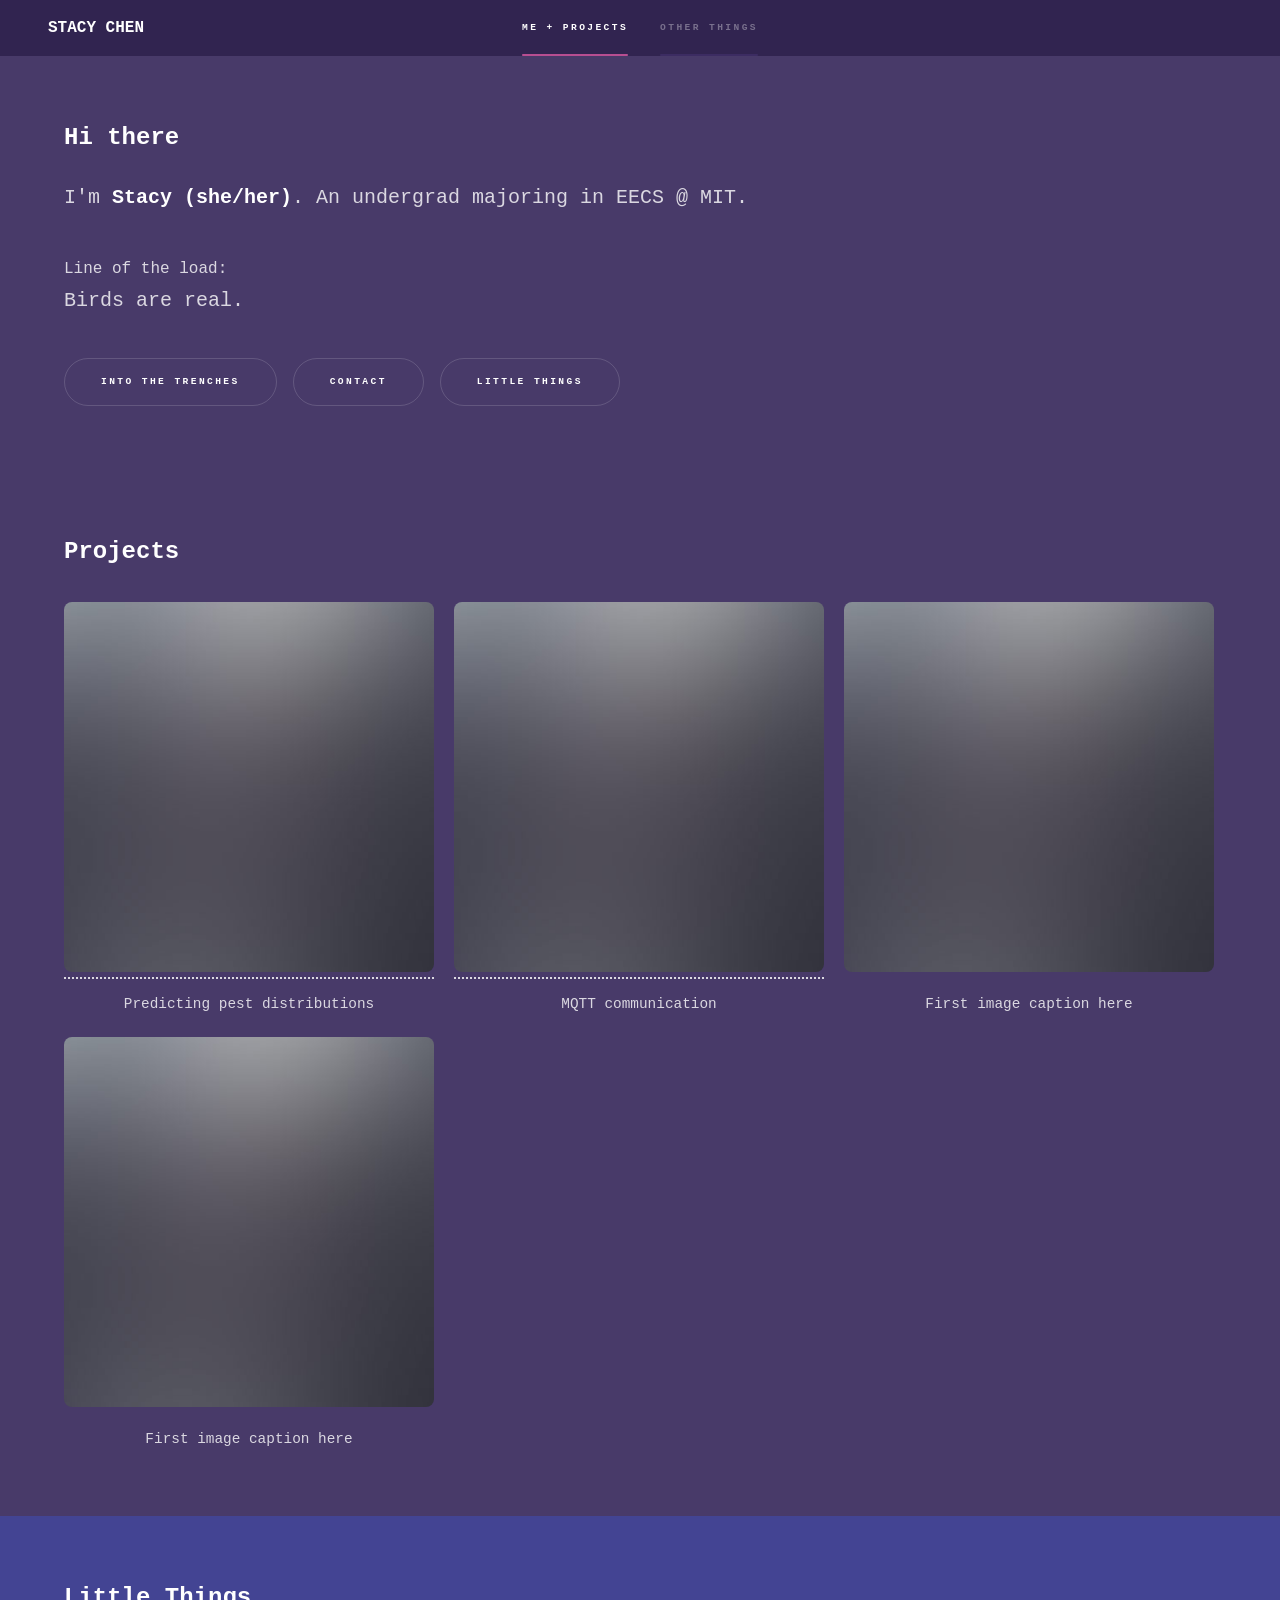
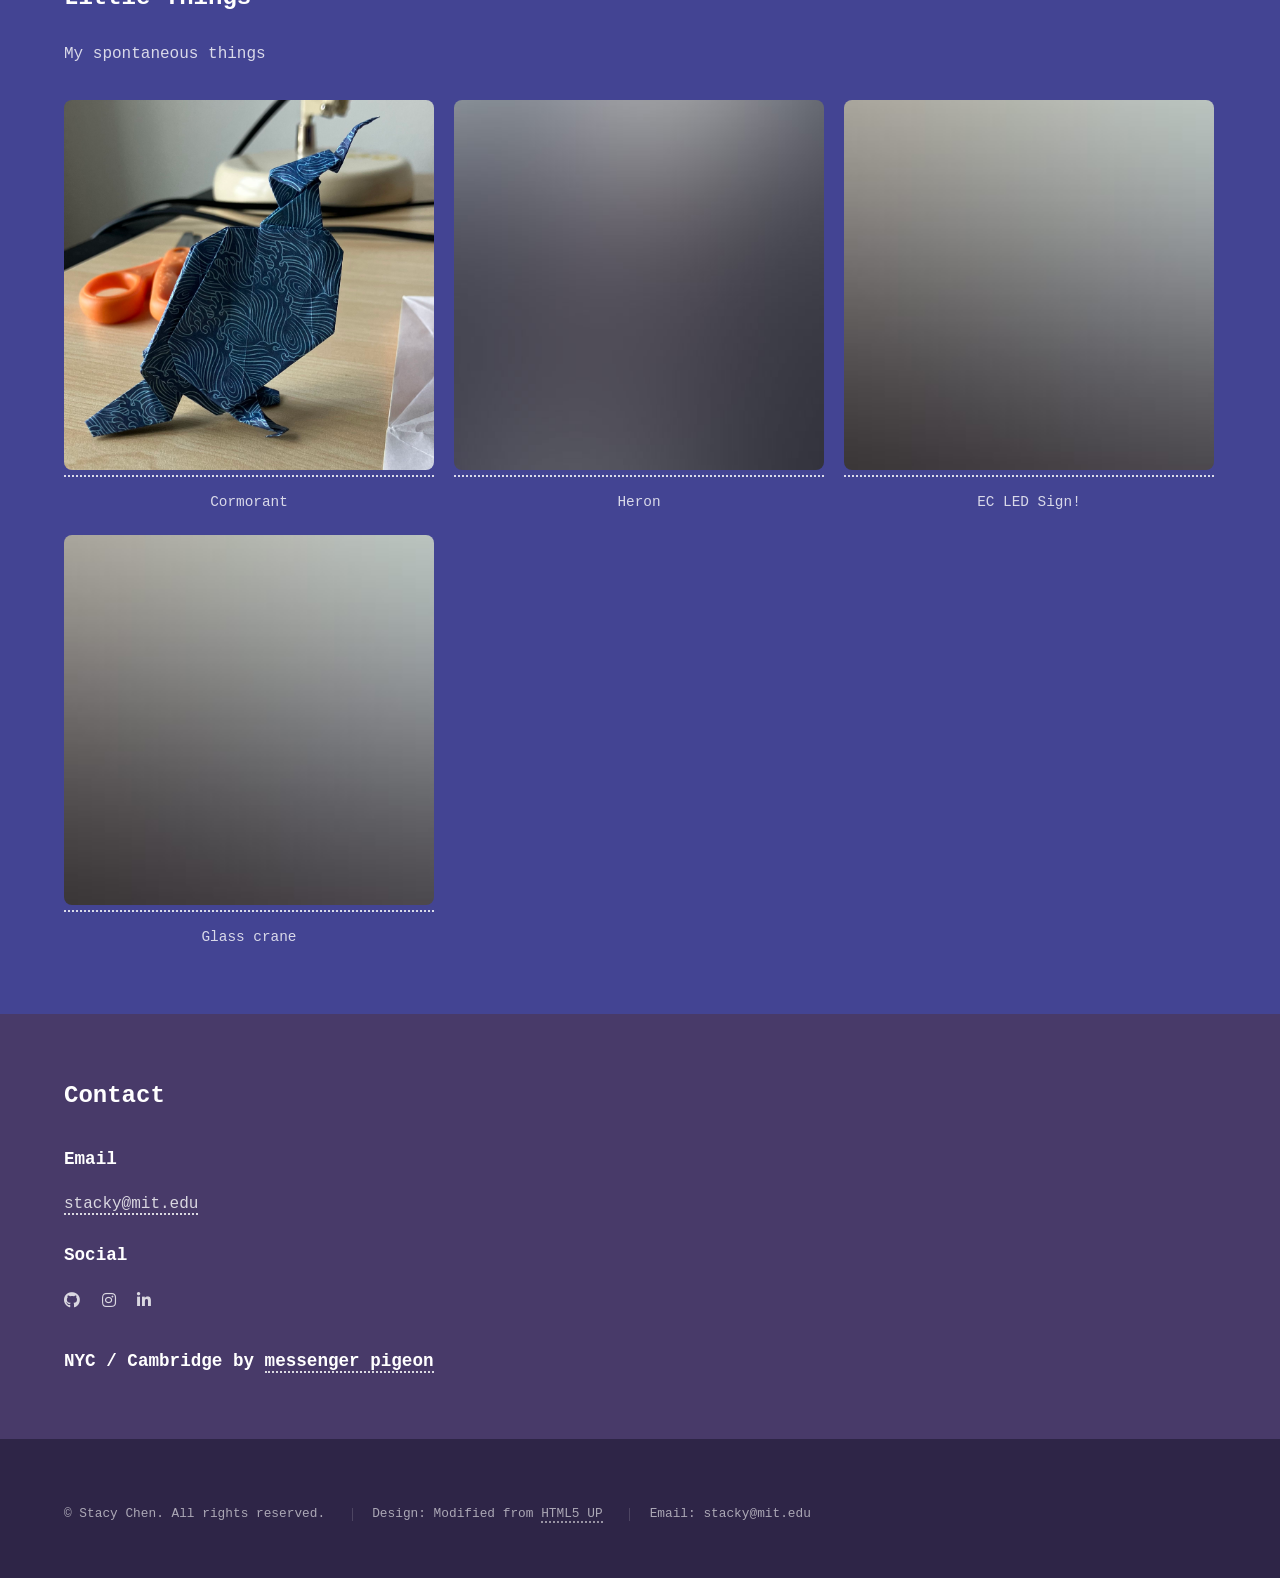
==== commit 2d983f4c: "added species distribution modelling" ====
--- a/index.html
+++ b/index.html
@@ -23,7 +23,7 @@
 					<nav>
 						<ul>
 							<li><a href="#intro">Me + Projects</a></li>
-							<li><a href="hobbies.html">Other Things</a></li>
+							<li><a href="#other_things">Other Things</a></li>
 						</ul>
 					</nav>
 				</div>
@@ -67,61 +67,21 @@
 						</div>
 					</section>
 
-				<!-- One
-					<section id="one" class="wrapper style2 spotlights">
-						<section>
-							<a href="#" class="image"><img src="images/pic01.jpg" alt="" data-position="center center" /></a>
-							<div class="content">
-								<div class="inner">
-									<h2>Sed ipsum dolor</h2>
-									<p>Phasellus convallis elit id ullamcorper pulvinar. Duis aliquam turpis mauris, eu ultricies erat malesuada quis. Aliquam dapibus.</p>
-									<ul class="actions">
-										<li><a href="generic.html" class="button">Learn more</a></li>
-									</ul>
-								</div>
-							</div>
-						</section>
-						<section>
-							<a href="#" class="image"><img src="images/pic02.jpg" alt="" data-position="top center" /></a>
-							<div class="content">
-								<div class="inner">
-									<h2>Feugiat consequat</h2>
-									<p>Phasellus convallis elit id ullamcorper pulvinar. Duis aliquam turpis mauris, eu ultricies erat malesuada quis. Aliquam dapibus.</p>
-									<ul class="actions">
-										<li><a href="generic.html" class="button">Learn more</a></li>
-									</ul>
-								</div>
-							</div>
-						</section>
-						<section>
-							<a href="#" class="image"><img src="images/pic03.jpg" alt="" data-position="25% 25%" /></a>
-							<div class="content">
-								<div class="inner">
-									<h2>Ultricies aliquam</h2>
-									<p>Phasellus convallis elit id ullamcorper pulvinar. Duis aliquam turpis mauris, eu ultricies erat malesuada quis. Aliquam dapibus.</p>
-									<ul class="actions">
-										<li><a href="generic.html" class="button">Learn more</a></li>
-									</ul>
-								</div>
-							</div>
-						</section>
-					</section> -->
-
 				<!-- One -->
 				 <section id="one" class="wrapper style1 fade-up">
 						<div class="inner">
 							<div class = "box alt">
 							<h2>Projects</h2>
-							<p>My longer duration projects</p>
+							<p></p>
 							<div class="image-row">
+								<span class="image-item lighten-image">
+									<a href="species_distribution.html"><img src="images/pic02.jpg" alt=""></a>
+									<figcaption>Predicting pest distributions</figcaption>
+								</span>
 								<figure class="image-item lighten-image">
 									<a href="lcd_msg.html"><img src="images/pic02.jpg" alt="lcd and wires"></a>
 									<figcaption>MQTT communication</figcaption>
 								</figure>
-								<span class="image-item lighten-image">
-									<a href="elements.html"><img src="images/pic02.jpg" alt=""></a>
-									<figcaption>Second image caption here</figcaption>
-								</span>
 								<figure class="image-item lighten-image">
 									<img src="images/pic02.jpg" alt="Description of first image">
 									<figcaption>First image caption here</figcaption>
@@ -143,11 +103,37 @@
 							</div> -->
 						</div>
 						</div>
-						<ul class="actions">
+						<!-- <ul class="actions">
 							<a href="hobbies.html" class="button scrolly">My Little Things</a>
-						</ul>
+						</ul> -->
 					</section>
-
+				<!-- Wrapper -->
+					<section id="other_things" class="wrapper style2 fade-up">
+						<div class="inner">
+							<h2>Little Things</h2>
+							<p>My spontaneous things</p>
+							<div class="box alt">
+							<div class="image-row">
+								<figure class="image-item lighten-image">
+									<a href="cormorant.html"><img src="images/cormorant_folded.jpg" alt="Description of first image"></a>
+									<figcaption>Cormorant</figcaption>
+								</figure>
+								<figure class="image-item lighten-image">
+									<a href="heron.html"><img src="images/pic02.jpg" alt="Description of first image"></a>
+									<figcaption>Heron</figcaption>
+								</figure>
+								<figure class="image-item lighten-image">
+									<a href=""><img src="images/pic06.jpg" alt="stained glass crane"></a>
+									<figcaption>EC LED Sign!</figcaption>
+								</figure>
+								<figure class="image-item lighten-image">
+									<a href=""><img src="images/pic06.jpg" alt="stained glass crane"></a>
+									<figcaption>Glass crane</figcaption>
+								</figure>
+							</div>
+							</div>
+						</div>
+					</section>
 				<!-- Two -->
 					<section id="two" class="wrapper style1 fade-up">
 						<div class="inner">
--- a/assets/css/main.css
+++ b/assets/css/main.css
@@ -381,1475 +381,6 @@
     flex: 0 1 100%;
   }
 }
-
-
-/* Row */
-
-	/* .row {
-		display: flex;
-		flex-wrap: wrap;
-		box-sizing: border-box;
-		align-items: stretch;
-	}
-
-		.row > * {
-			box-sizing: border-box;
-		}
-
-		.row.gtr-uniform > * > :last-child {
-			margin-bottom: 0;
-		}
-
-		.row.aln-left {
-			justify-content: flex-start;
-		}
-
-		.row.aln-center {
-			justify-content: center;
-		}
-
-		.row.aln-right {
-			justify-content: flex-end;
-		}
-
-		.row.aln-top {
-			align-items: flex-start;
-		}
-
-		.row.aln-middle {
-			align-items: center;
-		}
-
-		.row.aln-bottom {
-			align-items: flex-end;
-		}
-
-		.row > .imp {
-			order: -1;
-		}
-
-		.row > .col-1 {
-			width: 8.33333%;
-		}
-
-		.row > .off-1 {
-			margin-left: 8.33333%;
-		}
-
-		.row > .col-2 {
-			width: 16.66667%;
-		}
-
-		.row > .off-2 {
-			margin-left: 16.66667%;
-		}
-
-		.row > .col-3 {
-			width: 25%;
-		}
-
-		.row > .off-3 {
-			margin-left: 25%;
-		}
-
-		.row > .col-4 {
-			width: 33.33333%;
-		}
-
-		.row > .off-4 {
-			margin-left: 33.33333%;
-		}
-
-		.row > .col-5 {
-			width: 41.66667%;
-		}
-
-		.row > .off-5 {
-			margin-left: 41.66667%;
-		}
-
-		.row > .col-6 {
-			width: 50%;
-		}
-
-		.row > .off-6 {
-			margin-left: 50%;
-		}
-
-		.row > .col-7 {
-			width: 58.33333%;
-		}
-
-		.row > .off-7 {
-			margin-left: 58.33333%;
-		}
-
-		.row > .col-8 {
-			width: 66.66667%;
-		}
-
-		.row > .off-8 {
-			margin-left: 66.66667%;
-		}
-
-		.row > .col-9 {
-			width: 75%;
-		}
-
-		.row > .off-9 {
-			margin-left: 75%;
-		}
-
-		.row > .col-10 {
-			width: 83.33333%;
-		}
-
-		.row > .off-10 {
-			margin-left: 83.33333%;
-		}
-
-		.row > .col-11 {
-			width: 91.66667%;
-		}
-
-		.row > .off-11 {
-			margin-left: 91.66667%;
-		}
-
-		.row > .col-12 {
-			width: 100%;
-		}
-
-		.row > .off-12 {
-			margin-left: 100%;
-		}
-
-		.row.gtr-0 {
-			margin-top: 0;
-			margin-left: 0em;
-		}
-
-			.row.gtr-0 > * {
-				padding: 0 0 0 0em;
-			}
-
-			.row.gtr-0.gtr-uniform {
-				margin-top: 0em;
-			}
-
-				.row.gtr-0.gtr-uniform > * {
-					padding-top: 0em;
-				}
-
-		.row.gtr-25 {
-			margin-top: 0;
-			margin-left: -0.375em;
-		}
-
-			.row.gtr-25 > * {
-				padding: 0 0 0 0.375em;
-			}
-
-			.row.gtr-25.gtr-uniform {
-				margin-top: -0.375em;
-			}
-
-				.row.gtr-25.gtr-uniform > * {
-					padding-top: 0.375em;
-				}
-
-		.row.gtr-50 {
-			margin-top: 0;
-			margin-left: -0.75em;
-		}
-
-			.row.gtr-50 > * {
-				padding: 0 0 0 0.75em;
-			}
-
-			.row.gtr-50.gtr-uniform {
-				margin-top: -0.75em;
-			}
-
-				.row.gtr-50.gtr-uniform > * {
-					padding-top: 0.75em;
-				}
-
-		.row {
-			margin-top: 0;
-			margin-left: -1.5em;
-		}
-
-			.row > * {
-				padding: 0 0 0 1.5em;
-			}
-
-			.row.gtr-uniform {
-				margin-top: -1.5em;
-			}
-
-				.row.gtr-uniform > * {
-					padding-top: 1.5em;
-				}
-
-		.row.gtr-150 {
-			margin-top: 0;
-			margin-left: -2.25em;
-		}
-
-			.row.gtr-150 > * {
-				padding: 0 0 0 2.25em;
-			}
-
-			.row.gtr-150.gtr-uniform {
-				margin-top: -2.25em;
-			}
-
-				.row.gtr-150.gtr-uniform > * {
-					padding-top: 2.25em;
-				}
-
-		.row.gtr-200 {
-			margin-top: 0;
-			margin-left: -3em;
-		}
-
-			.row.gtr-200 > * {
-				padding: 0 0 0 3em;
-			}
-
-			.row.gtr-200.gtr-uniform {
-				margin-top: -3em;
-			}
-
-				.row.gtr-200.gtr-uniform > * {
-					padding-top: 3em;
-				}
-
-		@media screen and (max-width: 1680px) {
-
-			.row {
-				display: flex;
-				flex-wrap: wrap;
-				box-sizing: border-box;
-				align-items: stretch;
-			}
-
-				.row > * {
-					box-sizing: border-box;
-				}
-
-				.row.gtr-uniform > * > :last-child {
-					margin-bottom: 0;
-				}
-
-				.row.aln-left {
-					justify-content: flex-start;
-				}
-
-				.row.aln-center {
-					justify-content: center;
-				}
-
-				.row.aln-right {
-					justify-content: flex-end;
-				}
-
-				.row.aln-top {
-					align-items: flex-start;
-				}
-
-				.row.aln-middle {
-					align-items: center;
-				}
-
-				.row.aln-bottom {
-					align-items: flex-end;
-				}
-
-				.row > .imp-xlarge {
-					order: -1;
-				}
-
-				.row > .col-1-xlarge {
-					width: 8.33333%;
-				}
-
-				.row > .off-1-xlarge {
-					margin-left: 8.33333%;
-				}
-
-				.row > .col-2-xlarge {
-					width: 16.66667%;
-				}
-
-				.row > .off-2-xlarge {
-					margin-left: 16.66667%;
-				}
-
-				.row > .col-3-xlarge {
-					width: 25%;
-				}
-
-				.row > .off-3-xlarge {
-					margin-left: 25%;
-				}
-
-				.row > .col-4-xlarge {
-					width: 33.33333%;
-				}
-
-				.row > .off-4-xlarge {
-					margin-left: 33.33333%;
-				}
-
-				.row > .col-5-xlarge {
-					width: 41.66667%;
-				}
-
-				.row > .off-5-xlarge {
-					margin-left: 41.66667%;
-				}
-
-				.row > .col-6-xlarge {
-					width: 50%;
-				}
-
-				.row > .off-6-xlarge {
-					margin-left: 50%;
-				}
-
-				.row > .col-7-xlarge {
-					width: 58.33333%;
-				}
-
-				.row > .off-7-xlarge {
-					margin-left: 58.33333%;
-				}
-
-				.row > .col-8-xlarge {
-					width: 66.66667%;
-				}
-
-				.row > .off-8-xlarge {
-					margin-left: 66.66667%;
-				}
-
-				.row > .col-9-xlarge {
-					width: 75%;
-				}
-
-				.row > .off-9-xlarge {
-					margin-left: 75%;
-				}
-
-				.row > .col-10-xlarge {
-					width: 83.33333%;
-				}
-
-				.row > .off-10-xlarge {
-					margin-left: 83.33333%;
-				}
-
-				.row > .col-11-xlarge {
-					width: 91.66667%;
-				}
-
-				.row > .off-11-xlarge {
-					margin-left: 91.66667%;
-				}
-
-				.row > .col-12-xlarge {
-					width: 100%;
-				}
-
-				.row > .off-12-xlarge {
-					margin-left: 100%;
-				}
-
-				.row.gtr-0 {
-					margin-top: 0;
-					margin-left: 0em;
-				}
-
-					.row.gtr-0 > * {
-						padding: 0 0 0 0em;
-					}
-
-					.row.gtr-0.gtr-uniform {
-						margin-top: 0em;
-					}
-
-						.row.gtr-0.gtr-uniform > * {
-							padding-top: 0em;
-						}
-
-				.row.gtr-25 {
-					margin-top: 0;
-					margin-left: -0.375em;
-				}
-
-					.row.gtr-25 > * {
-						padding: 0 0 0 0.375em;
-					}
-
-					.row.gtr-25.gtr-uniform {
-						margin-top: -0.375em;
-					}
-
-						.row.gtr-25.gtr-uniform > * {
-							padding-top: 0.375em;
-						}
-
-				.row.gtr-50 {
-					margin-top: 0;
-					margin-left: -0.75em;
-				}
-
-					.row.gtr-50 > * {
-						padding: 0 0 0 0.75em;
-					}
-
-					.row.gtr-50.gtr-uniform {
-						margin-top: -0.75em;
-					}
-
-						.row.gtr-50.gtr-uniform > * {
-							padding-top: 0.75em;
-						}
-
-				.row {
-					margin-top: 0;
-					margin-left: -1.5em;
-				}
-
-					.row > * {
-						padding: 0 0 0 1.5em;
-					}
-
-					.row.gtr-uniform {
-						margin-top: -1.5em;
-					}
-
-						.row.gtr-uniform > * {
-							padding-top: 1.5em;
-						}
-
-				.row.gtr-150 {
-					margin-top: 0;
-					margin-left: -2.25em;
-				}
-
-					.row.gtr-150 > * {
-						padding: 0 0 0 2.25em;
-					}
-
-					.row.gtr-150.gtr-uniform {
-						margin-top: -2.25em;
-					}
-
-						.row.gtr-150.gtr-uniform > * {
-							padding-top: 2.25em;
-						}
-
-				.row.gtr-200 {
-					margin-top: 0;
-					margin-left: -3em;
-				}
-
-					.row.gtr-200 > * {
-						padding: 0 0 0 3em;
-					}
-
-					.row.gtr-200.gtr-uniform {
-						margin-top: -3em;
-					}
-
-						.row.gtr-200.gtr-uniform > * {
-							padding-top: 3em;
-						}
-
-		}
-
-		@media screen and (max-width: 1280px) {
-
-			.row {
-				display: flex;
-				flex-wrap: wrap;
-				box-sizing: border-box;
-				align-items: stretch;
-			}
-
-				.row > * {
-					box-sizing: border-box;
-				}
-
-				.row.gtr-uniform > * > :last-child {
-					margin-bottom: 0;
-				}
-
-				.row.aln-left {
-					justify-content: flex-start;
-				}
-
-				.row.aln-center {
-					justify-content: center;
-				}
-
-				.row.aln-right {
-					justify-content: flex-end;
-				}
-
-				.row.aln-top {
-					align-items: flex-start;
-				}
-
-				.row.aln-middle {
-					align-items: center;
-				}
-
-				.row.aln-bottom {
-					align-items: flex-end;
-				}
-
-				.row > .imp-large {
-					order: -1;
-				}
-
-				.row > .col-1-large {
-					width: 8.33333%;
-				}
-
-				.row > .off-1-large {
-					margin-left: 8.33333%;
-				}
-
-				.row > .col-2-large {
-					width: 16.66667%;
-				}
-
-				.row > .off-2-large {
-					margin-left: 16.66667%;
-				}
-
-				.row > .col-3-large {
-					width: 25%;
-				}
-
-				.row > .off-3-large {
-					margin-left: 25%;
-				}
-
-				.row > .col-4-large {
-					width: 33.33333%;
-				}
-
-				.row > .off-4-large {
-					margin-left: 33.33333%;
-				}
-
-				.row > .col-5-large {
-					width: 41.66667%;
-				}
-
-				.row > .off-5-large {
-					margin-left: 41.66667%;
-				}
-
-				.row > .col-6-large {
-					width: 50%;
-				}
-
-				.row > .off-6-large {
-					margin-left: 50%;
-				}
-
-				.row > .col-7-large {
-					width: 58.33333%;
-				}
-
-				.row > .off-7-large {
-					margin-left: 58.33333%;
-				}
-
-				.row > .col-8-large {
-					width: 66.66667%;
-				}
-
-				.row > .off-8-large {
-					margin-left: 66.66667%;
-				}
-
-				.row > .col-9-large {
-					width: 75%;
-				}
-
-				.row > .off-9-large {
-					margin-left: 75%;
-				}
-
-				.row > .col-10-large {
-					width: 83.33333%;
-				}
-
-				.row > .off-10-large {
-					margin-left: 83.33333%;
-				}
-
-				.row > .col-11-large {
-					width: 91.66667%;
-				}
-
-				.row > .off-11-large {
-					margin-left: 91.66667%;
-				}
-
-				.row > .col-12-large {
-					width: 100%;
-				}
-
-				.row > .off-12-large {
-					margin-left: 100%;
-				}
-
-				.row.gtr-0 {
-					margin-top: 0;
-					margin-left: 0em;
-				}
-
-					.row.gtr-0 > * {
-						padding: 0 0 0 0em;
-					}
-
-					.row.gtr-0.gtr-uniform {
-						margin-top: 0em;
-					}
-
-						.row.gtr-0.gtr-uniform > * {
-							padding-top: 0em;
-						}
-
-				.row.gtr-25 {
-					margin-top: 0;
-					margin-left: -0.375em;
-				}
-
-					.row.gtr-25 > * {
-						padding: 0 0 0 0.375em;
-					}
-
-					.row.gtr-25.gtr-uniform {
-						margin-top: -0.375em;
-					}
-
-						.row.gtr-25.gtr-uniform > * {
-							padding-top: 0.375em;
-						}
-
-				.row.gtr-50 {
-					margin-top: 0;
-					margin-left: -0.75em;
-				}
-
-					.row.gtr-50 > * {
-						padding: 0 0 0 0.75em;
-					}
-
-					.row.gtr-50.gtr-uniform {
-						margin-top: -0.75em;
-					}
-
-						.row.gtr-50.gtr-uniform > * {
-							padding-top: 0.75em;
-						}
-
-				.row {
-					margin-top: 0;
-					margin-left: -1.5em;
-				}
-
-					.row > * {
-						padding: 0 0 0 1.5em;
-					}
-
-					.row.gtr-uniform {
-						margin-top: -1.5em;
-					}
-
-						.row.gtr-uniform > * {
-							padding-top: 1.5em;
-						}
-
-				.row.gtr-150 {
-					margin-top: 0;
-					margin-left: -2.25em;
-				}
-
-					.row.gtr-150 > * {
-						padding: 0 0 0 2.25em;
-					}
-
-					.row.gtr-150.gtr-uniform {
-						margin-top: -2.25em;
-					}
-
-						.row.gtr-150.gtr-uniform > * {
-							padding-top: 2.25em;
-						}
-
-				.row.gtr-200 {
-					margin-top: 0;
-					margin-left: -3em;
-				}
-
-					.row.gtr-200 > * {
-						padding: 0 0 0 3em;
-					}
-
-					.row.gtr-200.gtr-uniform {
-						margin-top: -3em;
-					}
-
-						.row.gtr-200.gtr-uniform > * {
-							padding-top: 3em;
-						}
-
-		}
-
-		@media screen and (max-width: 980px) {
-
-			.row {
-				display: flex;
-				flex-wrap: wrap;
-				box-sizing: border-box;
-				align-items: stretch;
-			}
-
-				.row > * {
-					box-sizing: border-box;
-				}
-
-				.row.gtr-uniform > * > :last-child {
-					margin-bottom: 0;
-				}
-
-				.row.aln-left {
-					justify-content: flex-start;
-				}
-
-				.row.aln-center {
-					justify-content: center;
-				}
-
-				.row.aln-right {
-					justify-content: flex-end;
-				}
-
-				.row.aln-top {
-					align-items: flex-start;
-				}
-
-				.row.aln-middle {
-					align-items: center;
-				}
-
-				.row.aln-bottom {
-					align-items: flex-end;
-				}
-
-				.row > .imp-medium {
-					order: -1;
-				}
-
-				.row > .col-1-medium {
-					width: 8.33333%;
-				}
-
-				.row > .off-1-medium {
-					margin-left: 8.33333%;
-				}
-
-				.row > .col-2-medium {
-					width: 16.66667%;
-				}
-
-				.row > .off-2-medium {
-					margin-left: 16.66667%;
-				}
-
-				.row > .col-3-medium {
-					width: 25%;
-				}
-
-				.row > .off-3-medium {
-					margin-left: 25%;
-				}
-
-				.row > .col-4-medium {
-					width: 33.33333%;
-				}
-
-				.row > .off-4-medium {
-					margin-left: 33.33333%;
-				}
-
-				.row > .col-5-medium {
-					width: 41.66667%;
-				}
-
-				.row > .off-5-medium {
-					margin-left: 41.66667%;
-				}
-
-				.row > .col-6-medium {
-					width: 50%;
-				}
-
-				.row > .off-6-medium {
-					margin-left: 50%;
-				}
-
-				.row > .col-7-medium {
-					width: 58.33333%;
-				}
-
-				.row > .off-7-medium {
-					margin-left: 58.33333%;
-				}
-
-				.row > .col-8-medium {
-					width: 66.66667%;
-				}
-
-				.row > .off-8-medium {
-					margin-left: 66.66667%;
-				}
-
-				.row > .col-9-medium {
-					width: 75%;
-				}
-
-				.row > .off-9-medium {
-					margin-left: 75%;
-				}
-
-				.row > .col-10-medium {
-					width: 83.33333%;
-				}
-
-				.row > .off-10-medium {
-					margin-left: 83.33333%;
-				}
-
-				.row > .col-11-medium {
-					width: 91.66667%;
-				}
-
-				.row > .off-11-medium {
-					margin-left: 91.66667%;
-				}
-
-				.row > .col-12-medium {
-					width: 100%;
-				}
-
-				.row > .off-12-medium {
-					margin-left: 100%;
-				}
-
-				.row.gtr-0 {
-					margin-top: 0;
-					margin-left: 0em;
-				}
-
-					.row.gtr-0 > * {
-						padding: 0 0 0 0em;
-					}
-
-					.row.gtr-0.gtr-uniform {
-						margin-top: 0em;
-					}
-
-						.row.gtr-0.gtr-uniform > * {
-							padding-top: 0em;
-						}
-
-				.row.gtr-25 {
-					margin-top: 0;
-					margin-left: -0.375em;
-				}
-
-					.row.gtr-25 > * {
-						padding: 0 0 0 0.375em;
-					}
-
-					.row.gtr-25.gtr-uniform {
-						margin-top: -0.375em;
-					}
-
-						.row.gtr-25.gtr-uniform > * {
-							padding-top: 0.375em;
-						}
-
-				.row.gtr-50 {
-					margin-top: 0;
-					margin-left: -0.75em;
-				}
-
-					.row.gtr-50 > * {
-						padding: 0 0 0 0.75em;
-					}
-
-					.row.gtr-50.gtr-uniform {
-						margin-top: -0.75em;
-					}
-
-						.row.gtr-50.gtr-uniform > * {
-							padding-top: 0.75em;
-						}
-
-				.row {
-					margin-top: 0;
-					margin-left: -1.5em;
-				}
-
-					.row > * {
-						padding: 0 0 0 1.5em;
-					}
-
-					.row.gtr-uniform {
-						margin-top: -1.5em;
-					}
-
-						.row.gtr-uniform > * {
-							padding-top: 1.5em;
-						}
-
-				.row.gtr-150 {
-					margin-top: 0;
-					margin-left: -2.25em;
-				}
-
-					.row.gtr-150 > * {
-						padding: 0 0 0 2.25em;
-					}
-
-					.row.gtr-150.gtr-uniform {
-						margin-top: -2.25em;
-					}
-
-						.row.gtr-150.gtr-uniform > * {
-							padding-top: 2.25em;
-						}
-
-				.row.gtr-200 {
-					margin-top: 0;
-					margin-left: -3em;
-				}
-
-					.row.gtr-200 > * {
-						padding: 0 0 0 3em;
-					}
-
-					.row.gtr-200.gtr-uniform {
-						margin-top: -3em;
-					}
-
-						.row.gtr-200.gtr-uniform > * {
-							padding-top: 3em;
-						}
-
-		}
-
-		@media screen and (max-width: 736px) {
-
-			.row {
-				display: flex;
-				flex-wrap: wrap;
-				box-sizing: border-box;
-				align-items: stretch;
-			}
-
-				.row > * {
-					box-sizing: border-box;
-				}
-
-				.row.gtr-uniform > * > :last-child {
-					margin-bottom: 0;
-				}
-
-				.row.aln-left {
-					justify-content: flex-start;
-				}
-
-				.row.aln-center {
-					justify-content: center;
-				}
-
-				.row.aln-right {
-					justify-content: flex-end;
-				}
-
-				.row.aln-top {
-					align-items: flex-start;
-				}
-
-				.row.aln-middle {
-					align-items: center;
-				}
-
-				.row.aln-bottom {
-					align-items: flex-end;
-				}
-
-				.row > .imp-small {
-					order: -1;
-				}
-
-				.row > .col-1-small {
-					width: 8.33333%;
-				}
-
-				.row > .off-1-small {
-					margin-left: 8.33333%;
-				}
-
-				.row > .col-2-small {
-					width: 16.66667%;
-				}
-
-				.row > .off-2-small {
-					margin-left: 16.66667%;
-				}
-
-				.row > .col-3-small {
-					width: 25%;
-				}
-
-				.row > .off-3-small {
-					margin-left: 25%;
-				}
-
-				.row > .col-4-small {
-					width: 33.33333%;
-				}
-
-				.row > .off-4-small {
-					margin-left: 33.33333%;
-				}
-
-				.row > .col-5-small {
-					width: 41.66667%;
-				}
-
-				.row > .off-5-small {
-					margin-left: 41.66667%;
-				}
-
-				.row > .col-6-small {
-					width: 50%;
-				}
-
-				.row > .off-6-small {
-					margin-left: 50%;
-				}
-
-				.row > .col-7-small {
-					width: 58.33333%;
-				}
-
-				.row > .off-7-small {
-					margin-left: 58.33333%;
-				}
-
-				.row > .col-8-small {
-					width: 66.66667%;
-				}
-
-				.row > .off-8-small {
-					margin-left: 66.66667%;
-				}
-
-				.row > .col-9-small {
-					width: 75%;
-				}
-
-				.row > .off-9-small {
-					margin-left: 75%;
-				}
-
-				.row > .col-10-small {
-					width: 83.33333%;
-				}
-
-				.row > .off-10-small {
-					margin-left: 83.33333%;
-				}
-
-				.row > .col-11-small {
-					width: 91.66667%;
-				}
-
-				.row > .off-11-small {
-					margin-left: 91.66667%;
-				}
-
-				.row > .col-12-small {
-					width: 100%;
-				}
-
-				.row > .off-12-small {
-					margin-left: 100%;
-				}
-
-				.row.gtr-0 {
-					margin-top: 0;
-					margin-left: 0em;
-				}
-
-					.row.gtr-0 > * {
-						padding: 0 0 0 0em;
-					}
-
-					.row.gtr-0.gtr-uniform {
-						margin-top: 0em;
-					}
-
-						.row.gtr-0.gtr-uniform > * {
-							padding-top: 0em;
-						}
-
-				.row.gtr-25 {
-					margin-top: 0;
-					margin-left: -0.375em;
-				}
-
-					.row.gtr-25 > * {
-						padding: 0 0 0 0.375em;
-					}
-
-					.row.gtr-25.gtr-uniform {
-						margin-top: -0.375em;
-					}
-
-						.row.gtr-25.gtr-uniform > * {
-							padding-top: 0.375em;
-						}
-
-				.row.gtr-50 {
-					margin-top: 0;
-					margin-left: -0.75em;
-				}
-
-					.row.gtr-50 > * {
-						padding: 0 0 0 0.75em;
-					}
-
-					.row.gtr-50.gtr-uniform {
-						margin-top: -0.75em;
-					}
-
-						.row.gtr-50.gtr-uniform > * {
-							padding-top: 0.75em;
-						}
-
-				.row {
-					margin-top: 0;
-					margin-left: -1.5em;
-				}
-
-					.row > * {
-						padding: 0 0 0 1.5em;
-					}
-
-					.row.gtr-uniform {
-						margin-top: -1.5em;
-					}
-
-						.row.gtr-uniform > * {
-							padding-top: 1.5em;
-						}
-
-				.row.gtr-150 {
-					margin-top: 0;
-					margin-left: -2.25em;
-				}
-
-					.row.gtr-150 > * {
-						padding: 0 0 0 2.25em;
-					}
-
-					.row.gtr-150.gtr-uniform {
-						margin-top: -2.25em;
-					}
-
-						.row.gtr-150.gtr-uniform > * {
-							padding-top: 2.25em;
-						}
-
-				.row.gtr-200 {
-					margin-top: 0;
-					margin-left: -3em;
-				}
-
-					.row.gtr-200 > * {
-						padding: 0 0 0 3em;
-					}
-
-					.row.gtr-200.gtr-uniform {
-						margin-top: -3em;
-					}
-
-						.row.gtr-200.gtr-uniform > * {
-							padding-top: 3em;
-						}
-
-		}
-
-		@media screen and (max-width: 480px) {
-
-			.row {
-				display: flex;
-				flex-wrap: wrap;
-				box-sizing: border-box;
-				align-items: stretch;
-			}
-
-				.row > * {
-					box-sizing: border-box;
-				}
-
-				.row.gtr-uniform > * > :last-child {
-					margin-bottom: 0;
-				}
-
-				.row.aln-left {
-					justify-content: flex-start;
-				}
-
-				.row.aln-center {
-					justify-content: center;
-				}
-
-				.row.aln-right {
-					justify-content: flex-end;
-				}
-
-				.row.aln-top {
-					align-items: flex-start;
-				}
-
-				.row.aln-middle {
-					align-items: center;
-				}
-
-				.row.aln-bottom {
-					align-items: flex-end;
-				}
-
-				.row > .imp-xsmall {
-					order: -1;
-				}
-
-				.row > .col-1-xsmall {
-					width: 8.33333%;
-				}
-
-				.row > .off-1-xsmall {
-					margin-left: 8.33333%;
-				}
-
-				.row > .col-2-xsmall {
-					width: 16.66667%;
-				}
-
-				.row > .off-2-xsmall {
-					margin-left: 16.66667%;
-				}
-
-				.row > .col-3-xsmall {
-					width: 25%;
-				}
-
-				.row > .off-3-xsmall {
-					margin-left: 25%;
-				}
-
-				.row > .col-4-xsmall {
-					width: 33.33333%;
-				}
-
-				.row > .off-4-xsmall {
-					margin-left: 33.33333%;
-				}
-
-				.row > .col-5-xsmall {
-					width: 41.66667%;
-				}
-
-				.row > .off-5-xsmall {
-					margin-left: 41.66667%;
-				}
-
-				.row > .col-6-xsmall {
-					width: 50%;
-				}
-
-				.row > .off-6-xsmall {
-					margin-left: 50%;
-				}
-
-				.row > .col-7-xsmall {
-					width: 58.33333%;
-				}
-
-				.row > .off-7-xsmall {
-					margin-left: 58.33333%;
-				}
-
-				.row > .col-8-xsmall {
-					width: 66.66667%;
-				}
-
-				.row > .off-8-xsmall {
-					margin-left: 66.66667%;
-				}
-
-				.row > .col-9-xsmall {
-					width: 75%;
-				}
-
-				.row > .off-9-xsmall {
-					margin-left: 75%;
-				}
-
-				.row > .col-10-xsmall {
-					width: 83.33333%;
-				}
-
-				.row > .off-10-xsmall {
-					margin-left: 83.33333%;
-				}
-
-				.row > .col-11-xsmall {
-					width: 91.66667%;
-				}
-
-				.row > .off-11-xsmall {
-					margin-left: 91.66667%;
-				}
-
-				.row > .col-12-xsmall {
-					width: 100%;
-				}
-
-				.row > .off-12-xsmall {
-					margin-left: 100%;
-				}
-
-				.row.gtr-0 {
-					margin-top: 0;
-					margin-left: 0em;
-				}
-
-					.row.gtr-0 > * {
-						padding: 0 0 0 0em;
-					}
-
-					.row.gtr-0.gtr-uniform {
-						margin-top: 0em;
-					}
-
-						.row.gtr-0.gtr-uniform > * {
-							padding-top: 0em;
-						}
-
-				.row.gtr-25 {
-					margin-top: 0;
-					margin-left: -0.375em;
-				}
-
-					.row.gtr-25 > * {
-						padding: 0 0 0 0.375em;
-					}
-
-					.row.gtr-25.gtr-uniform {
-						margin-top: -0.375em;
-					}
-
-						.row.gtr-25.gtr-uniform > * {
-							padding-top: 0.375em;
-						}
-
-				.row.gtr-50 {
-					margin-top: 0;
-					margin-left: -0.75em;
-				}
-
-					.row.gtr-50 > * {
-						padding: 0 0 0 0.75em;
-					}
-
-					.row.gtr-50.gtr-uniform {
-						margin-top: -0.75em;
-					}
-
-						.row.gtr-50.gtr-uniform > * {
-							padding-top: 0.75em;
-						}
-
-				.row {
-					margin-top: 0;
-					margin-left: -1.5em;
-				}
-
-					.row > * {
-						padding: 0 0 0 1.5em;
-					}
-
-					.row.gtr-uniform {
-						margin-top: -1.5em;
-					}
-
-						.row.gtr-uniform > * {
-							padding-top: 1.5em;
-						}
-
-				.row.gtr-150 {
-					margin-top: 0;
-					margin-left: -2.25em;
-				}
-
-					.row.gtr-150 > * {
-						padding: 0 0 0 2.25em;
-					}
-
-					.row.gtr-150.gtr-uniform {
-						margin-top: -2.25em;
-					}
-
-						.row.gtr-150.gtr-uniform > * {
-							padding-top: 2.25em;
-						}
-
-				.row.gtr-200 {
-					margin-top: 0;
-					margin-left: -3em;
-				}
-
-					.row.gtr-200 > * {
-						padding: 0 0 0 3em;
-					}
-
-					.row.gtr-200.gtr-uniform {
-						margin-top: -3em;
-					}
-
-						.row.gtr-200.gtr-uniform > * {
-							padding-top: 3em;
-						}
-
-		} */
 
 /* Box */
 
@@ -2617,17 +1148,22 @@
 
 .container {
     display: flex;
-    align-items: center; /* vertically aligns text with image */
-    gap: 2rem;
+    align-items: top; /* vertically aligns text with image */
+    gap: 1.5rem;
+	margin-right: 1rem;
 }
 
 .container img {
-    width: 30em;
-    height: 30em;
+    width: var(--img-width, 25em);
+    height: var(--img-height, 25em);
     object-fit: cover; /* keeps image filling the square */
     flex-shrink: 0;
-	margin: 0 0 0 3em;
+	margin: 0 0 0 0;
 	border-radius: 0.25em;
+}
+
+.container img2 {
+	
 }
 
 .container .text {
@@ -3216,74 +1752,6 @@
 
 		}
 
-/* Table
-
-	.table-wrapper {
-		-webkit-overflow-scrolling: touch;
-		overflow-x: auto;
-	}
-
-	table {
-		margin: 0 0 2em 0;
-		width: 100%;
-	}
-
-		table tbody tr {
-			border: solid 1px rgba(255, 255, 255, 0.15);
-			border-left: 0;
-			border-right: 0;
-		}
-
-			table tbody tr:nth-child(2n + 1) {
-				background-color: rgba(255, 255, 255, 0.05);
-			}
-
-		table td {
-			padding: 0.75em 0.75em;
-		}
-
-		table th {
-			color: #ffffff;
-			font-size: 1em;
-			font-weight: bold;
-			padding: 0 0.75em 0.75em 0.75em;
-			text-align: left;
-		}
-
-		table thead {
-			border-bottom: solid 2px rgba(255, 255, 255, 0.15);
-		}
-
-		table tfoot {
-			border-top: solid 2px rgba(255, 255, 255, 0.15);
-		}
-
-		table.alt {
-			border-collapse: separate;
-		}
-
-			table.alt tbody tr td {
-				border: solid 1px rgba(255, 255, 255, 0.15);
-				border-left-width: 0;
-				border-top-width: 0;
-			}
-
-				table.alt tbody tr td:first-child {
-					border-left-width: 1px;
-				}
-
-			table.alt tbody tr:first-child td {
-				border-top-width: 1px;
-			}
-
-			table.alt thead {
-				border-bottom: 0;
-			}
-
-			table.alt tfoot {
-				border-top: 0;
-			} */
-
 /* Wrapper */
 
 	.wrapper {
@@ -3325,15 +1793,15 @@
 		}
 
 		.wrapper.style1 {
-			background-color: #5e42a6;
+			background-color: #483a69;
 		}
 
 		.wrapper.style1-alt {
-			background-color: #493382;
+			background-color: #2e2547;
 		}
 
 		.wrapper.style2 {
-			background-color: #5052b5;
+			background-color: #434493;
 		}
 
 		.wrapper.style2-alt {
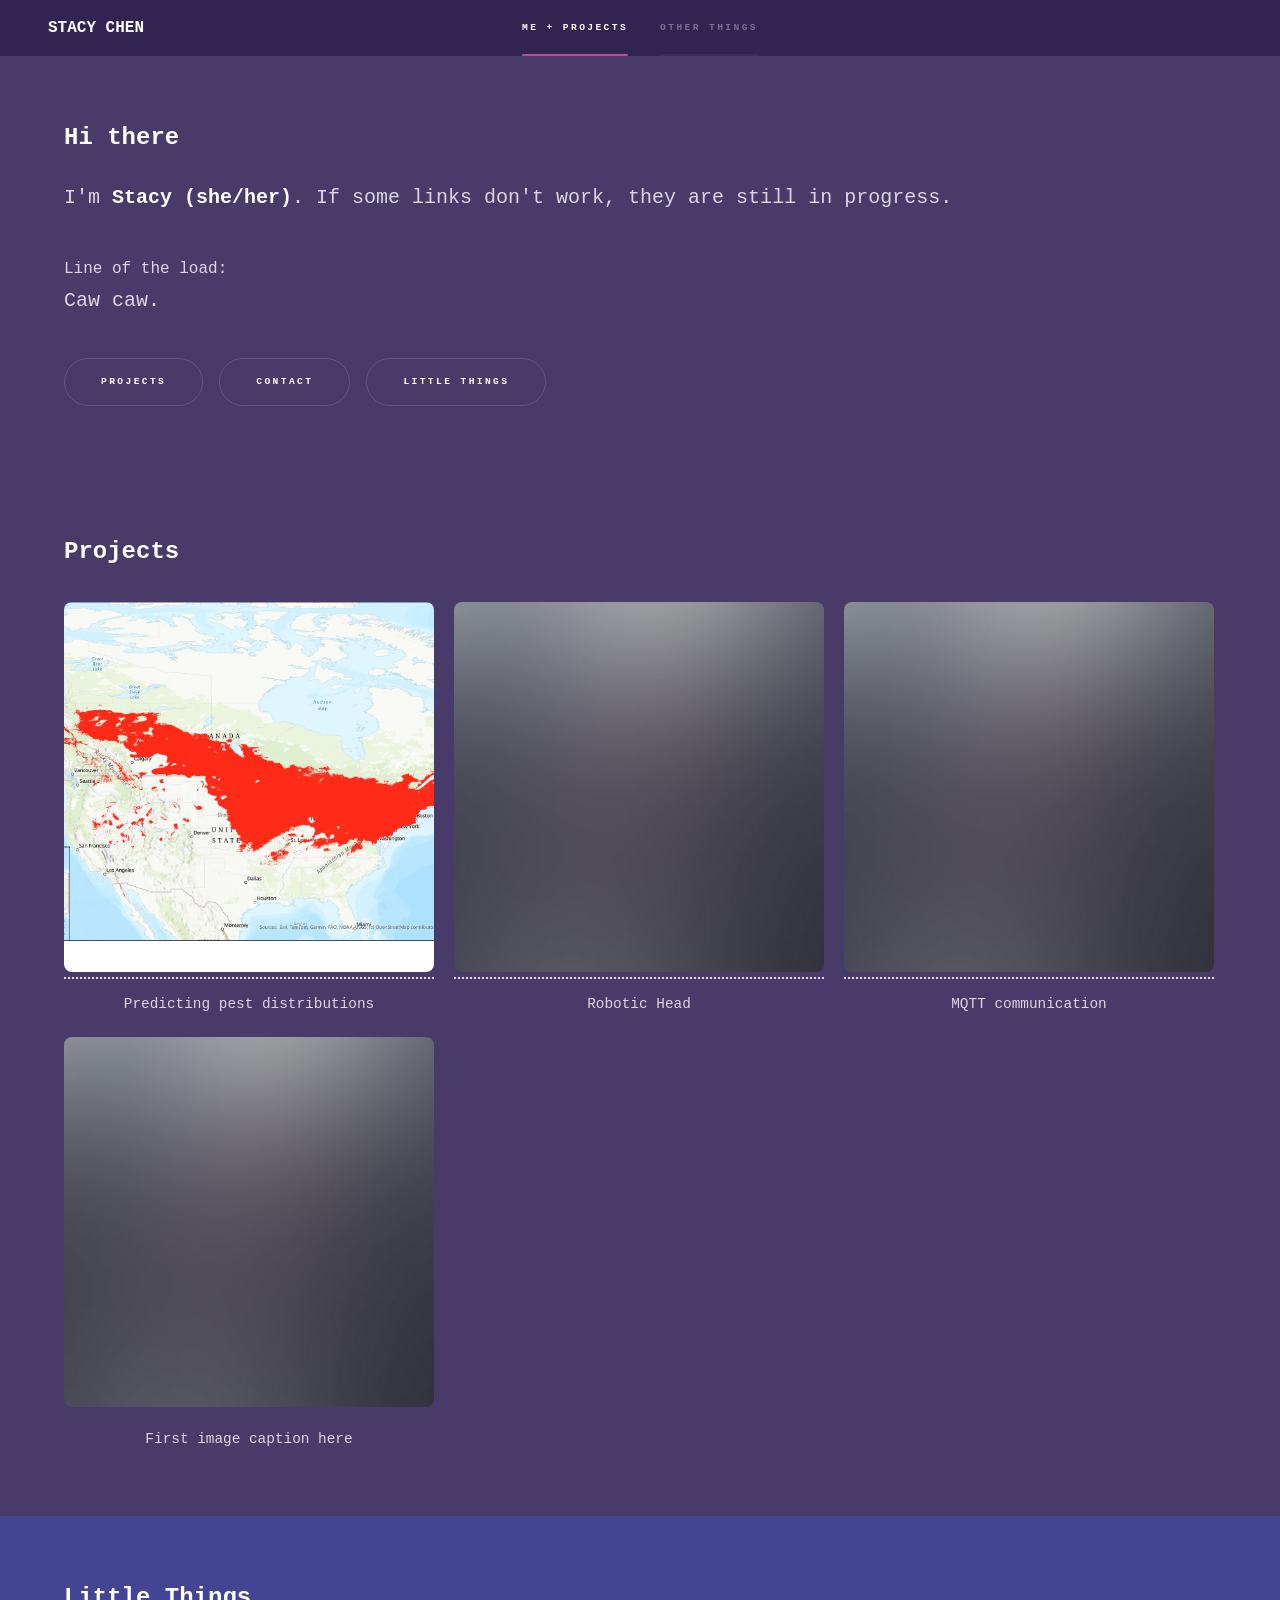
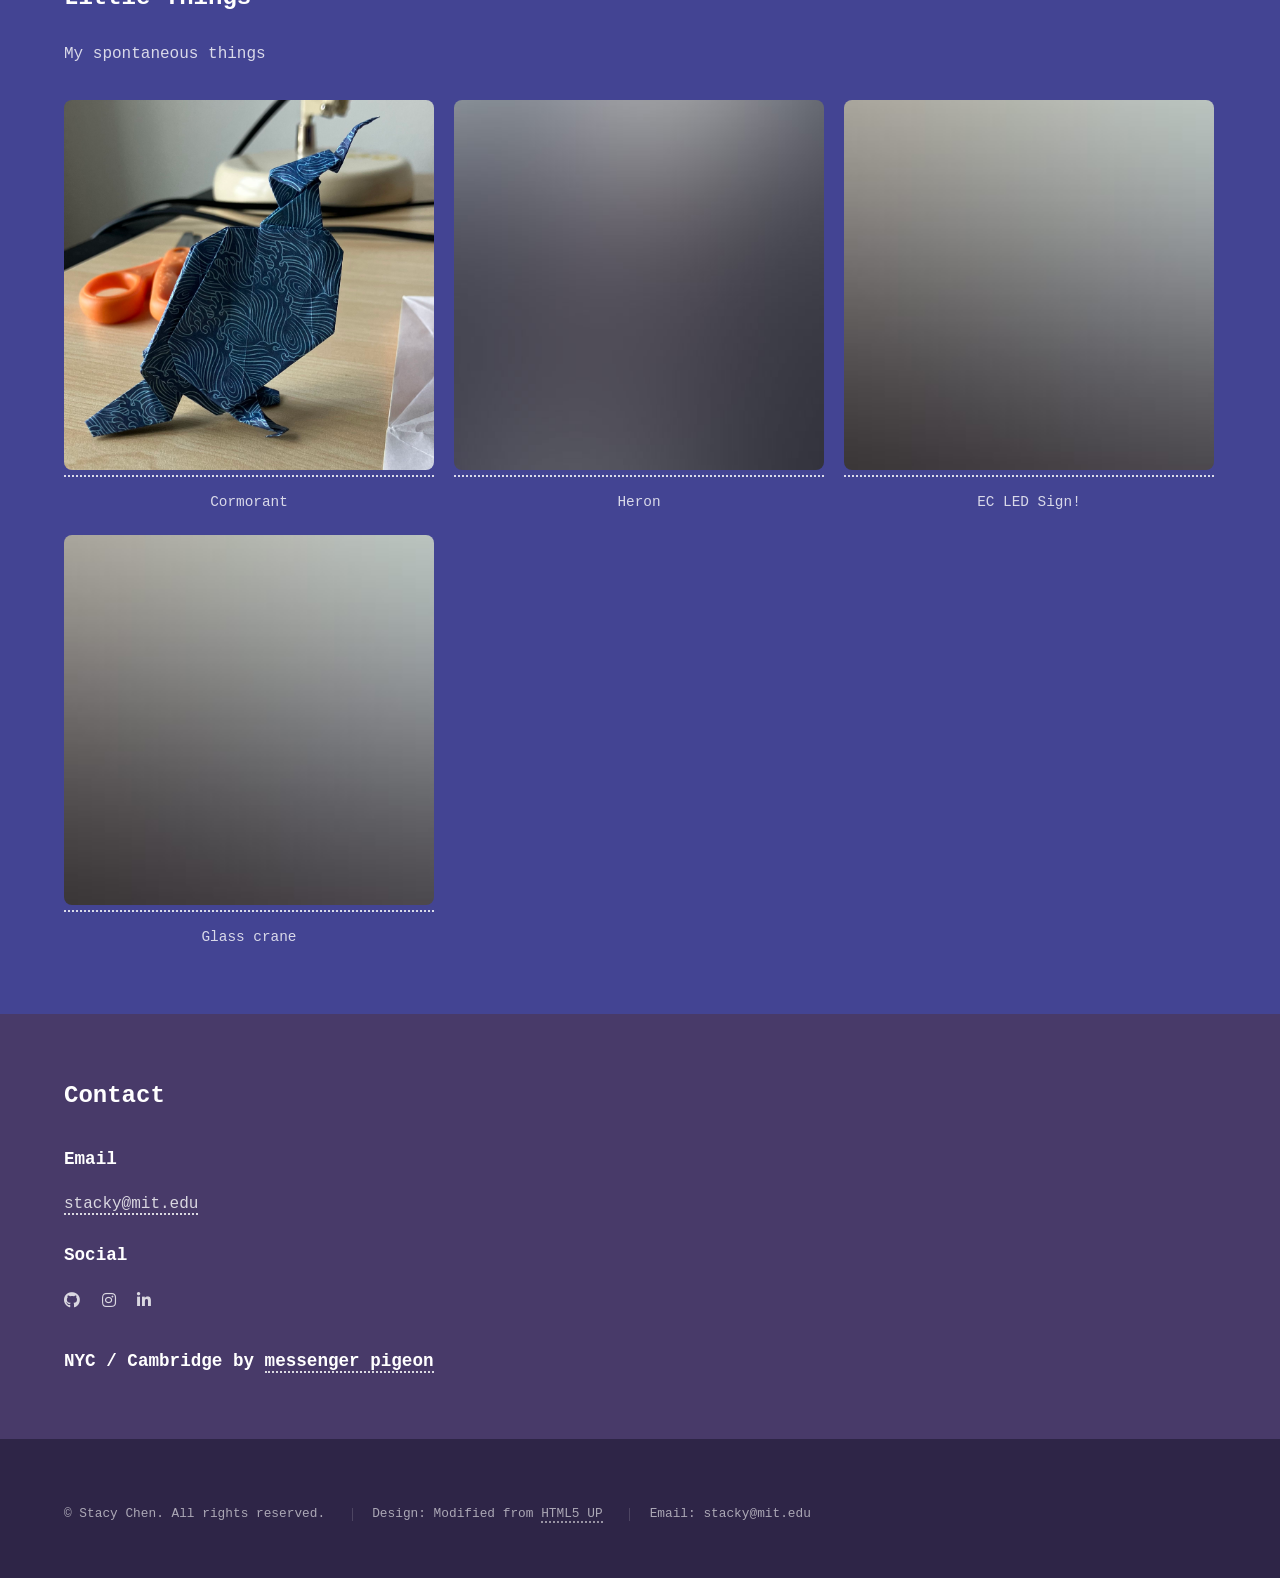
==== commit fe27d54a: "fixed and modified webpages" ====
--- a/index.html
+++ b/index.html
@@ -36,7 +36,8 @@
 					<section id="intro" class="wrapper spotlight style1 fade-up">
 						<div class="inner">
 							<h2>Hi there</h2>
-							<p>I'm <b>Stacy (she/her)</b>. An undergrad majoring in EECS @ MIT. </p>
+							<p>I'm <b>Stacy (she/her)</b>. If some links don't work, they are still in progress.</p> 
+							<!-- An undergrad majoring in EECS @ MIT.  -->
 								<!--random fact generator-->
 								<box>Line of the load:</box>
 								<p id="randFacts"></p>
@@ -60,9 +61,9 @@
 									window.onload = showRandomText;
 								</script> 
 							<ul class="actions">
-								<li><a href="#one" class="button scrolly">into the trenches</a></li>
+								<li><a href="#one" class="button scrolly">Projects</a></li>
 								<li><a href="#two" class="button scrolly">contact</a></li>
-								<li><a href="hobbies.html" class="button scrolly">little things</a></li>
+								<li><a href="#other_things" class="button scrolly">little things</a></li>
 							</ul>
 						</div>
 					</section>
@@ -74,17 +75,17 @@
 							<h2>Projects</h2>
 							<p></p>
 							<div class="image-row">
-								<span class="image-item lighten-image">
-									<a href="species_distribution.html"><img src="images/pic02.jpg" alt=""></a>
+								<figure class="image-item lighten-image">
+									<a href="species_distribution.html"><img src="images/ezgif.com-optimize.gif" alt=""></a>
 									<figcaption>Predicting pest distributions</figcaption>
-								</span>
+								</figure>
+								<figure class="image-item lighten-image">
+									<a href="lcd_msg.html"><img src="images/pic02.jpg" alt="lcd and wires"></a>
+									<figcaption>Robotic Head</figcaption>
+								</figure>
 								<figure class="image-item lighten-image">
 									<a href="lcd_msg.html"><img src="images/pic02.jpg" alt="lcd and wires"></a>
 									<figcaption>MQTT communication</figcaption>
-								</figure>
-								<figure class="image-item lighten-image">
-									<img src="images/pic02.jpg" alt="Description of first image">
-									<figcaption>First image caption here</figcaption>
 								</figure>
 								<figure class="image-item lighten-image">
 									<img src="images/pic02.jpg" alt="Description of first image">
--- a/assets/css/main.css
+++ b/assets/css/main.css
@@ -348,7 +348,8 @@
 
 .image-item img {
   width: 100%;
-  height: auto;
+  aspect-ratio: 1 / 1;
+  object-fit: cover;
   border-radius: 8px;
 }
 
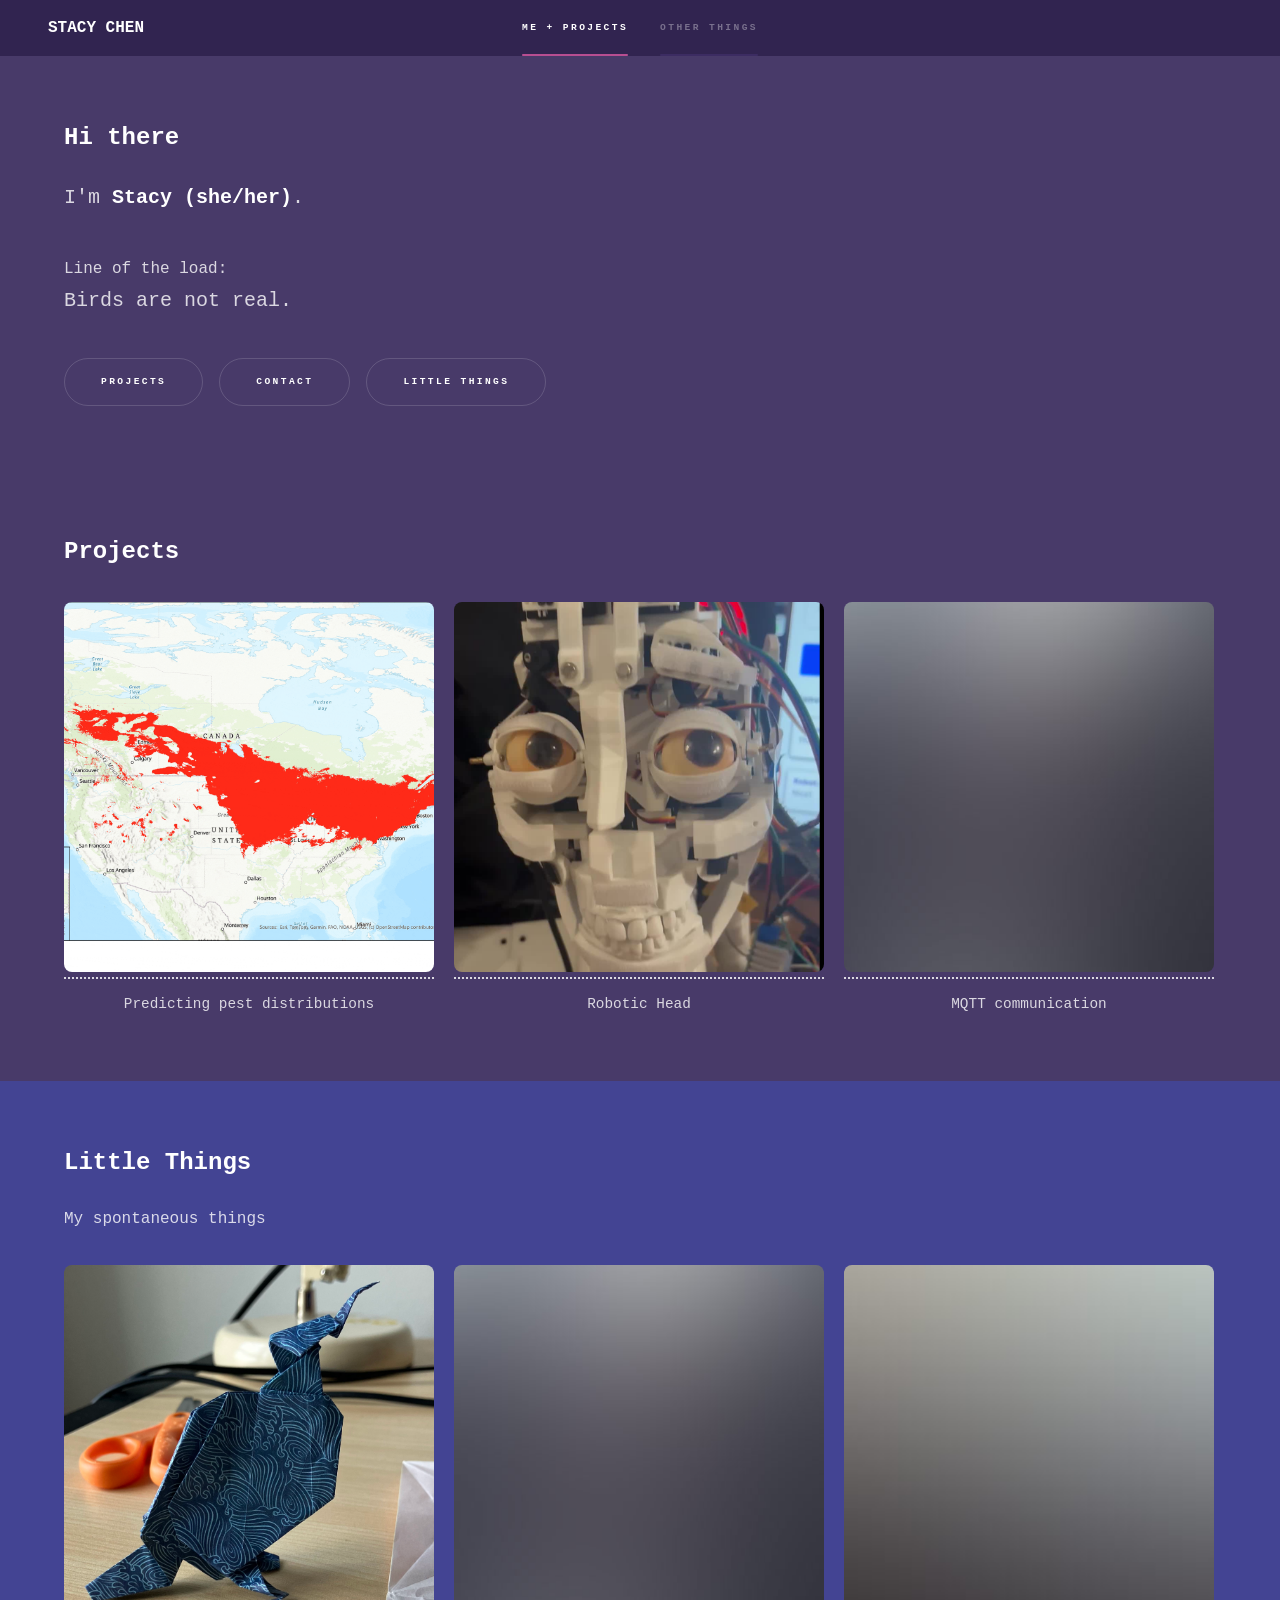
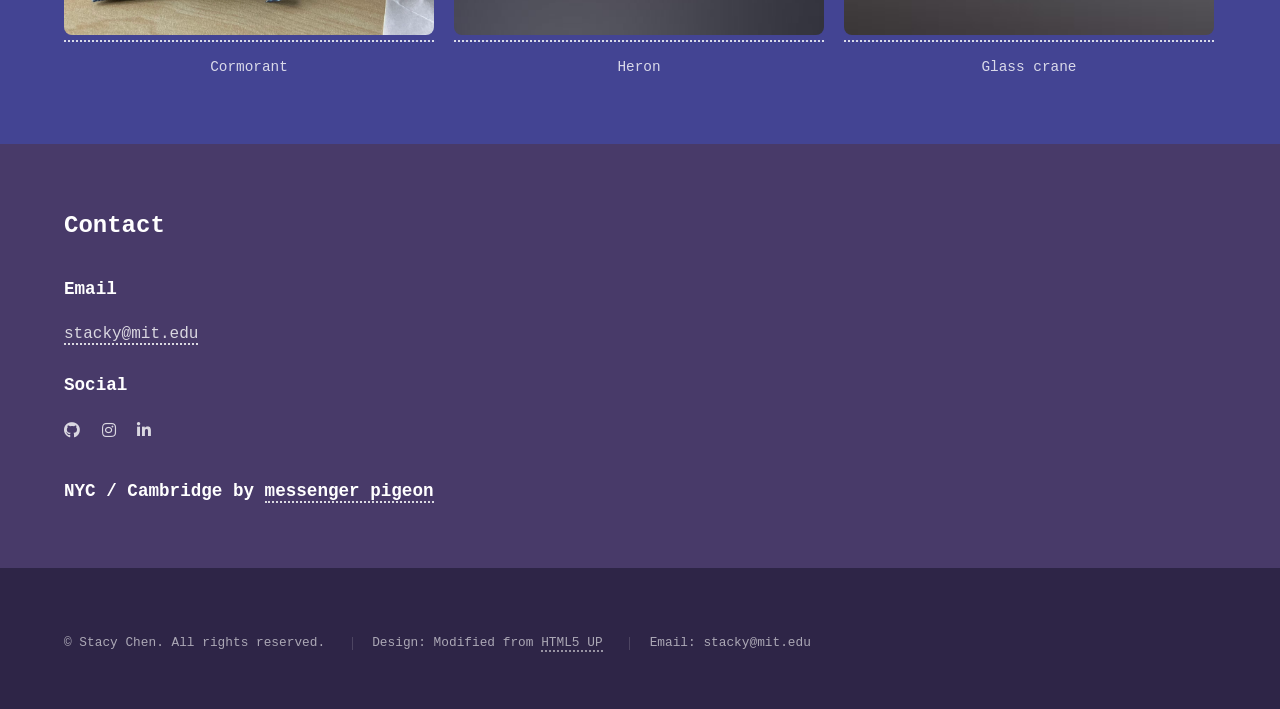
==== commit 872c9629: "updated pages" ====
--- a/index.html
+++ b/index.html
@@ -36,7 +36,7 @@
 					<section id="intro" class="wrapper spotlight style1 fade-up">
 						<div class="inner">
 							<h2>Hi there</h2>
-							<p>I'm <b>Stacy (she/her)</b>. If some links don't work, they are still in progress.</p> 
+							<p>I'm <b>Stacy (she/her)</b>.</p> 
 							<!-- An undergrad majoring in EECS @ MIT.  -->
 								<!--random fact generator-->
 								<box>Line of the load:</box>
@@ -80,17 +80,17 @@
 									<figcaption>Predicting pest distributions</figcaption>
 								</figure>
 								<figure class="image-item lighten-image">
-									<a href="lcd_msg.html"><img src="images/pic02.jpg" alt="lcd and wires"></a>
+									<a href="robotic_head.html"><img src="images/marty.png" alt="lcd and wires"></a>
 									<figcaption>Robotic Head</figcaption>
 								</figure>
 								<figure class="image-item lighten-image">
 									<a href="lcd_msg.html"><img src="images/pic02.jpg" alt="lcd and wires"></a>
 									<figcaption>MQTT communication</figcaption>
 								</figure>
-								<figure class="image-item lighten-image">
+								<!-- <figure class="image-item lighten-image">
 									<img src="images/pic02.jpg" alt="Description of first image">
 									<figcaption>First image caption here</figcaption>
-								</figure>
+								</figure> -->
 							<!-- <div class="row gtr-uniform">
 											<div class="col-4"><span class="image fit lighten-image"><a href="elements.html"><img src="images/pic01.jpg" alt="" /></a></span></div>
 											<div class="col-4"><span class="image fit lighten-image"><img src="images/pic02.jpg" alt="" /></span></div>
@@ -123,10 +123,10 @@
 									<a href="heron.html"><img src="images/pic02.jpg" alt="Description of first image"></a>
 									<figcaption>Heron</figcaption>
 								</figure>
-								<figure class="image-item lighten-image">
+								<!-- <figure class="image-item lighten-image">
 									<a href=""><img src="images/pic06.jpg" alt="stained glass crane"></a>
 									<figcaption>EC LED Sign!</figcaption>
-								</figure>
+								</figure> -->
 								<figure class="image-item lighten-image">
 									<a href=""><img src="images/pic06.jpg" alt="stained glass crane"></a>
 									<figcaption>Glass crane</figcaption>
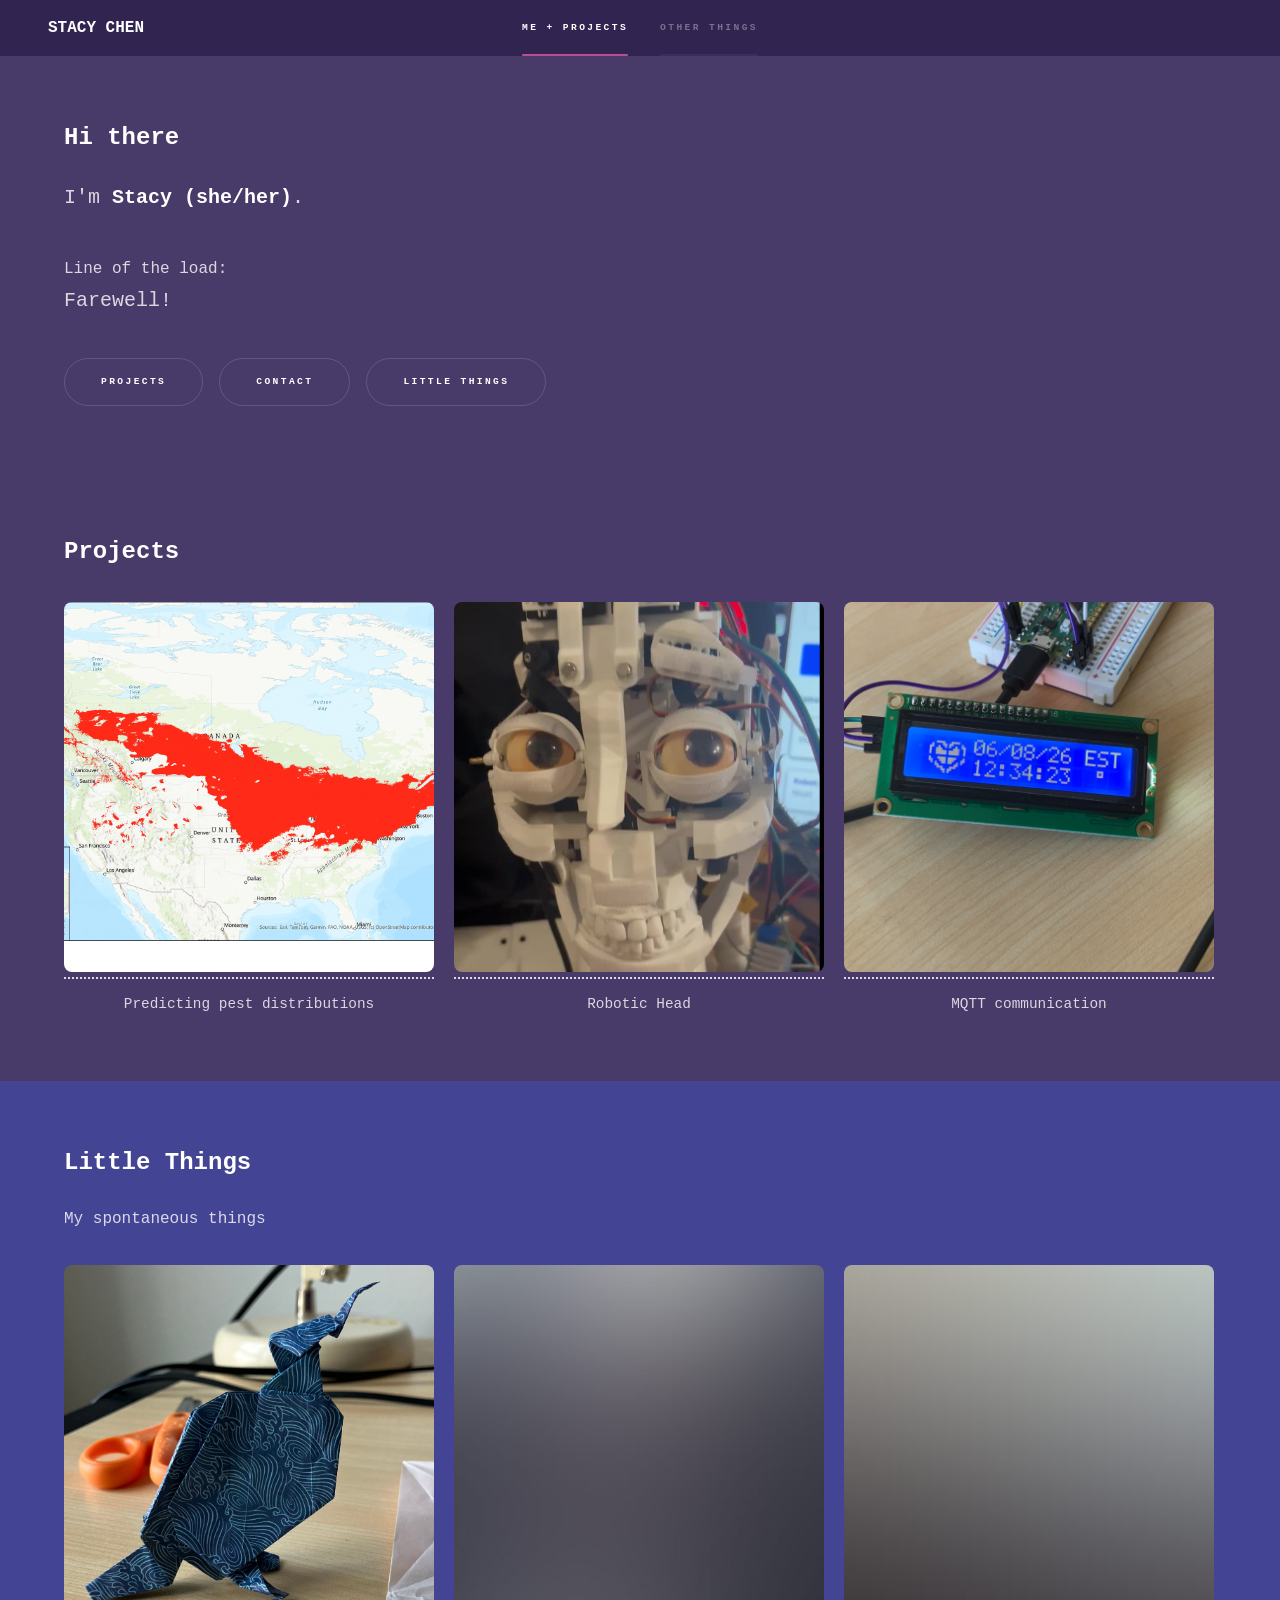
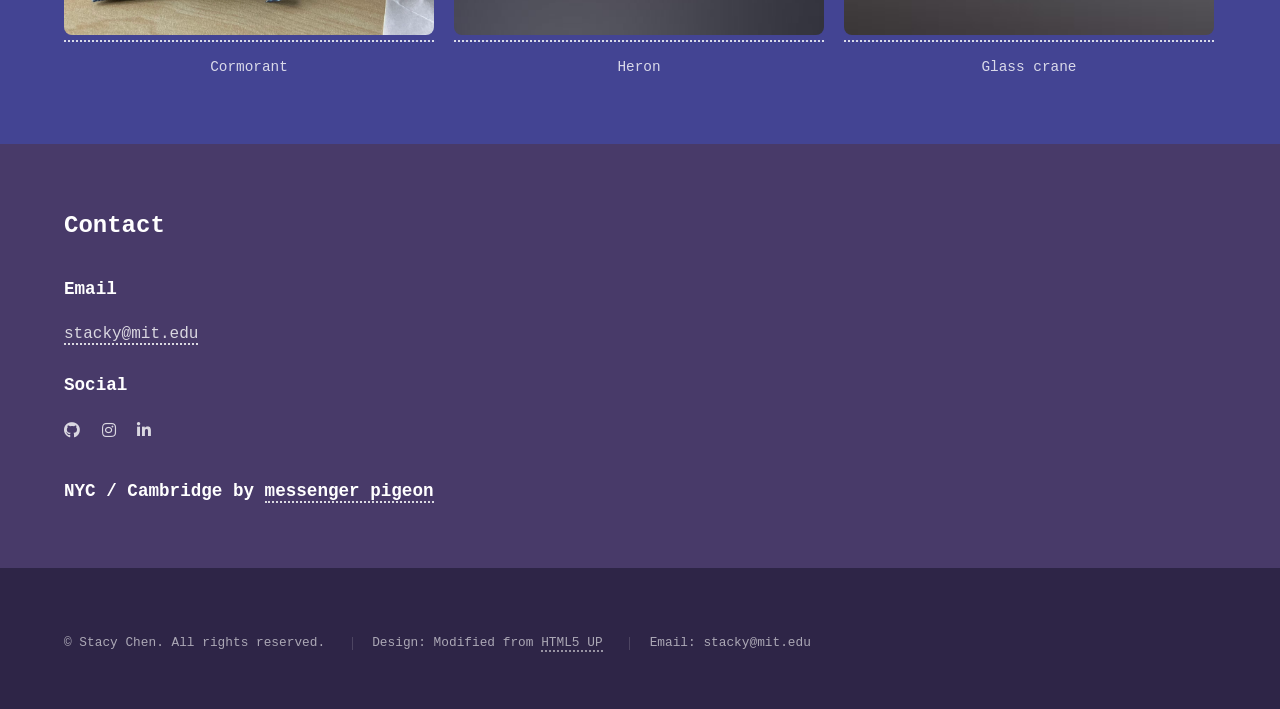
==== commit 5a8f1508: "added pages" ====
--- a/index.html
+++ b/index.html
@@ -84,7 +84,7 @@
 									<figcaption>Robotic Head</figcaption>
 								</figure>
 								<figure class="image-item lighten-image">
-									<a href="lcd_msg.html"><img src="images/pic02.jpg" alt="lcd and wires"></a>
+									<a href="lcd_msg.html"><img src="images/mqtt.png" alt="lcd and wires"></a>
 									<figcaption>MQTT communication</figcaption>
 								</figure>
 								<!-- <figure class="image-item lighten-image">
